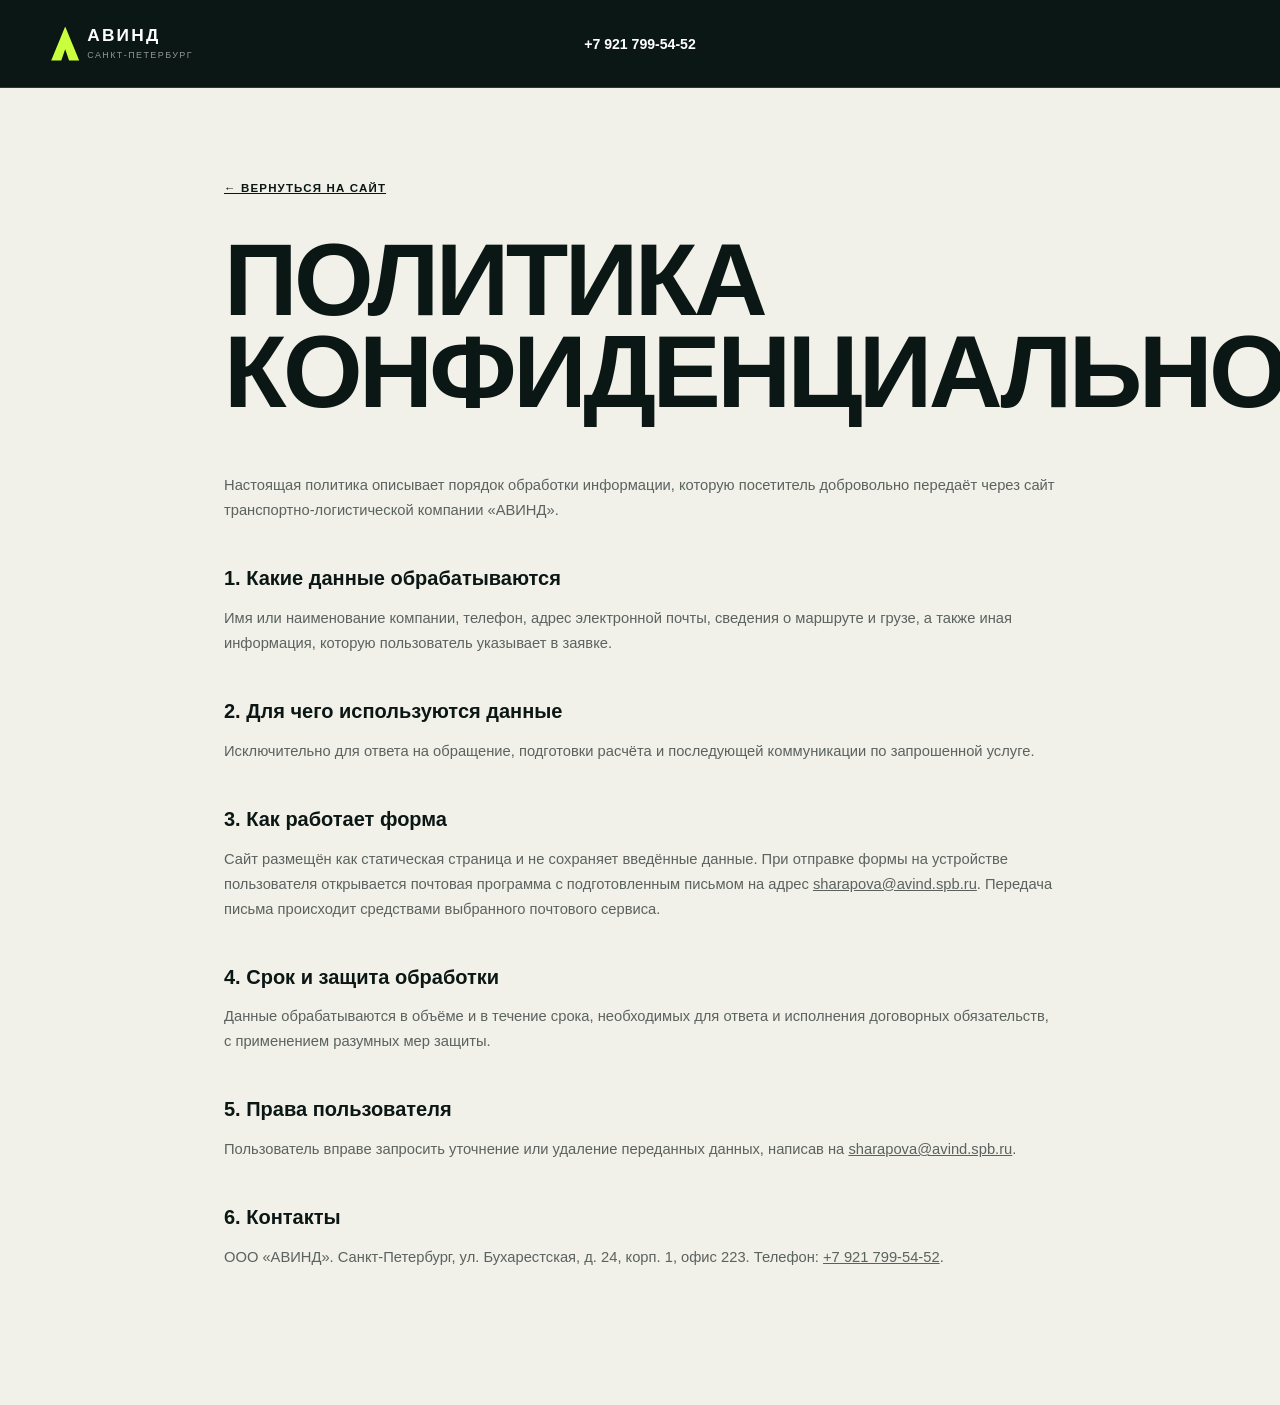
==== privacy.html @ 92923d0e "Add files via upload" ====
<!doctype html>
<html lang="ru">
<head>
  <meta charset="utf-8">
  <meta name="viewport" content="width=device-width, initial-scale=1">
  <meta name="theme-color" content="#0b1715">
  <title>Политика конфиденциальности — АВИНД</title>
  <link rel="stylesheet" href="styles.css">
  <style>
    .legal-header{position:static;background:var(--ink)}.legal{max-width:880px;margin:auto;padding:90px 24px 120px}.legal h1{font:900 clamp(3rem,8vw,6.5rem)/.9 var(--display);text-transform:uppercase;letter-spacing:-.035em;margin:0 0 55px}.legal h2{font-family:var(--body);font-size:1.25rem;line-height:1.3;margin:42px 0 14px}.legal p,.legal li{color:rgba(11,23,21,.65);line-height:1.7;font-size:.92rem}.legal a{text-decoration:underline}.legal-back{display:inline-flex;gap:10px;margin-bottom:40px;font-size:.72rem;text-transform:uppercase;letter-spacing:.1em;font-weight:750}
  </style>
</head>
<body>
  <header class="site-header legal-header">
    <a class="brand" href="index.html" aria-label="АВИНД — на главную"><span class="brand-mark">A</span><span class="brand-name">АВИНД</span><span class="brand-place">Санкт-Петербург</span></a>
    <a class="header-phone" href="tel:+79217995452">+7 921 799-54-52</a>
  </header>
  <main class="legal">
    <a class="legal-back" href="index.html">← Вернуться на сайт</a>
    <h1>Политика<br>конфиденциальности</h1>
    <p>Настоящая политика описывает порядок обработки информации, которую посетитель добровольно передаёт через сайт транспортно-логистической компании «АВИНД».</p>
    <h2>1. Какие данные обрабатываются</h2>
    <p>Имя или наименование компании, телефон, адрес электронной почты, сведения о маршруте и грузе, а также иная информация, которую пользователь указывает в заявке.</p>
    <h2>2. Для чего используются данные</h2>
    <p>Исключительно для ответа на обращение, подготовки расчёта и последующей коммуникации по запрошенной услуге.</p>
    <h2>3. Как работает форма</h2>
    <p>Сайт размещён как статическая страница и не сохраняет введённые данные. При отправке формы на устройстве пользователя открывается почтовая программа с подготовленным письмом на адрес <a href="mailto:sharapova@avind.spb.ru">sharapova@avind.spb.ru</a>. Передача письма происходит средствами выбранного почтового сервиса.</p>
    <h2>4. Срок и защита обработки</h2>
    <p>Данные обрабатываются в объёме и в течение срока, необходимых для ответа и исполнения договорных обязательств, с применением разумных мер защиты.</p>
    <h2>5. Права пользователя</h2>
    <p>Пользователь вправе запросить уточнение или удаление переданных данных, написав на <a href="mailto:sharapova@avind.spb.ru">sharapova@avind.spb.ru</a>.</p>
    <h2>6. Контакты</h2>
    <p>ООО «АВИНД». Санкт-Петербург, ул. Бухарестская, д. 24, корп. 1, офис 223. Телефон: <a href="tel:+79217995452">+7 921 799-54-52</a>.</p>
  </main>
</body>
</html>
---- styles.css ----
:root{--ink:#0b1715;--ink-2:#10221f;--paper:#f1f0e9;--paper-2:#e4e3da;--acid:#caff3d;--mint:#a5e6d0;--line:rgba(11,23,21,.16);--white:#fff;--display:Impact,"Arial Narrow",sans-serif;--body:Inter,-apple-system,BlinkMacSystemFont,"Segoe UI",sans-serif}
*{box-sizing:border-box}html{scroll-behavior:smooth}body{margin:0;background:var(--paper);color:var(--ink);font-family:var(--body);overflow-x:hidden}body.dialog-open{overflow:hidden}a{color:inherit;text-decoration:none}button,input,select,textarea{font:inherit}.skip-link{position:fixed;left:1rem;top:-5rem;background:var(--acid);padding:.8rem 1rem;z-index:100}.skip-link:focus{top:1rem}.site-header{height:88px;padding:0 clamp(20px,4vw,64px);display:grid;grid-template-columns:1fr auto 1fr;align-items:center;position:absolute;inset:0 0 auto;z-index:20;color:white;border-bottom:1px solid rgba(255,255,255,.14)}.brand{display:grid;grid-template-columns:36px auto;grid-template-rows:auto auto;align-items:center;width:max-content}.brand-mark{grid-row:1/3;width:28px;height:34px;background:var(--acid);clip-path:polygon(50% 0,100% 100%,64% 100%,50% 67%,36% 100%,0 100%);font-size:0}.brand-name{font-weight:850;font-size:1.08rem;letter-spacing:.13em;line-height:1}.brand-place{font-size:.56rem;letter-spacing:.16em;text-transform:uppercase;opacity:.55;margin-top:5px}.desktop-nav{display:flex;gap:clamp(22px,3vw,52px);font-size:.78rem;text-transform:uppercase;letter-spacing:.11em}.desktop-nav a,.header-phone{transition:color .2s}.desktop-nav a:hover,.header-phone:hover{color:var(--acid)}.header-phone{justify-self:end;font-weight:650;font-size:.88rem}.menu-button,.mobile-nav{display:none}.hero{min-height:820px;height:min(930px,100svh);position:relative;background:var(--ink);color:white;padding:clamp(140px,17vh,200px) clamp(20px,4vw,64px) 84px;overflow:hidden;display:grid;grid-template-columns:1.05fr .95fr;gap:2rem;align-items:center}.hero:before{content:"";position:absolute;width:70vw;height:70vw;left:-36vw;top:-28vw;border:1px solid rgba(202,255,61,.12);border-radius:50%}.hero-copy{position:relative;z-index:2;max-width:790px}.eyebrow{display:flex;align-items:center;gap:10px;text-transform:uppercase;letter-spacing:.18em;font-size:.69rem;font-weight:750;margin:0 0 28px}.eyebrow span{width:30px;height:1px;background:var(--acid)}.eyebrow.dark span{background:var(--ink)}.hero h1,.section h2,.cta h2,.quote-dialog h2{font-family:var(--display);font-weight:900;text-transform:uppercase;letter-spacing:-.035em;line-height:.86;margin:0}.hero h1{font-size:clamp(4.4rem,8.3vw,9.2rem)}em{font-style:normal;color:var(--acid)}.hero-lead{font-size:clamp(1rem,1.4vw,1.22rem);line-height:1.55;color:rgba(255,255,255,.66);max-width:630px;margin:32px 0}.hero-actions{display:flex;gap:12px;flex-wrap:wrap}.button{border:0;min-height:56px;padding:0 25px;display:inline-flex;align-items:center;justify-content:center;gap:38px;text-transform:uppercase;letter-spacing:.08em;font-size:.72rem;font-weight:800;cursor:pointer;transition:transform .25s,background .25s,color .25s}.button:hover{transform:translateY(-3px)}.button-primary{background:var(--acid);color:var(--ink)}.button-primary:hover{background:white}.button-ghost{color:white;border:1px solid rgba(255,255,255,.3)}.button-ghost:hover{border-color:white}.button-dark{background:var(--ink);color:white;width:100%}.hero-facts{display:flex;list-style:none;padding:34px 0 0;margin:42px 0 0;border-top:1px solid rgba(255,255,255,.15);gap:clamp(25px,4vw,64px)}.hero-facts li{display:flex;flex-direction:column;gap:5px}.hero-facts strong{text-transform:uppercase;font-size:.88rem}.hero-facts span{font-size:.68rem;color:rgba(255,255,255,.48)}.route-visual{height:min(650px,66vw);min-height:480px;position:relative;border-left:1px solid rgba(255,255,255,.14);overflow:hidden}.visual-grid{position:absolute;inset:0;background-image:linear-gradient(rgba(255,255,255,.045) 1px,transparent 1px),linear-gradient(90deg,rgba(255,255,255,.045) 1px,transparent 1px);background-size:64px 64px;mask-image:linear-gradient(to bottom,transparent,black 15%,black 85%,transparent)}.orbit{position:absolute;border:1px solid rgba(165,230,208,.19);border-radius:50%}.orbit-one{width:520px;height:520px;top:7%;left:13%;animation:spin 30s linear infinite}.orbit-one:after{content:"";width:9px;height:9px;background:var(--acid);border-radius:50%;position:absolute;top:17%;left:8%;box-shadow:0 0 24px var(--acid)}.orbit-two{width:330px;height:330px;top:24%;left:31%;border-style:dashed;animation:spin 24s linear infinite reverse}.route-line{position:absolute;width:66%;height:48%;top:26%;left:17%;border-top:2px solid var(--acid);border-radius:50%;transform:rotate(-12deg)}.route-line:after{content:"";position:absolute;top:-5px;left:0;width:9px;height:9px;background:var(--acid);border-radius:50%;animation:travel 5s ease-in-out infinite}.location{position:absolute;display:grid;grid-template-columns:14px auto;column-gap:10px;align-items:center}.location span{width:8px;height:8px;border:2px solid var(--acid);border-radius:50%;box-shadow:0 0 0 7px rgba(202,255,61,.09)}.location b{font-size:.74rem;text-transform:uppercase;letter-spacing:.08em}.location small{grid-column:2;color:rgba(255,255,255,.42);font-size:.62rem;margin-top:4px}.location-a{left:11%;top:26%}.location-b{right:3%;top:59%}.cargo-card{position:absolute;background:rgba(16,34,31,.84);backdrop-filter:blur(18px);border:1px solid rgba(255,255,255,.15);box-shadow:0 25px 80px rgba(0,0,0,.25)}.cargo-main{width:260px;left:26%;top:43%;padding:24px}.cargo-label{font-size:.61rem;color:var(--acid);text-transform:uppercase;letter-spacing:.12em}.cargo-main strong{display:block;font-size:1.4rem;margin:14px 0 22px}.cargo-progress{height:3px;background:rgba(255,255,255,.12)}.cargo-progress i{display:block;width:62%;height:100%;background:var(--acid)}.cargo-meta{display:flex;justify-content:space-between;margin-top:9px;color:rgba(255,255,255,.52);font-size:.65rem}.cargo-meta b{color:white}.cargo-status{right:3%;top:34%;padding:13px 16px;display:flex;align-items:center;gap:12px}.cargo-status>i{width:8px;height:8px;background:var(--acid);border-radius:50%;box-shadow:0 0 0 6px rgba(202,255,61,.09);animation:pulse 2s infinite}.cargo-status span{display:flex;flex-direction:column}.cargo-status small{font-size:.55rem;color:rgba(255,255,255,.45)}.cargo-status b{font-size:.66rem;margin-top:2px}.visual-caption{position:absolute;right:3%;bottom:4%;font-size:.56rem;letter-spacing:.13em;color:rgba(255,255,255,.3)}.hero-scroll{position:absolute;left:clamp(20px,4vw,64px);bottom:24px;font-size:.61rem;text-transform:uppercase;letter-spacing:.14em;color:rgba(255,255,255,.45);display:flex;align-items:center;gap:10px}.hero-scroll span{display:inline-block;width:4px;height:4px;background:var(--acid);border-radius:50%}.ticker{height:72px;overflow:hidden;background:var(--acid);display:flex;align-items:center}.ticker>div{white-space:nowrap;display:flex;align-items:center;gap:28px;animation:ticker 28s linear infinite}.ticker span{text-transform:uppercase;font-family:var(--display);font-size:1.2rem;letter-spacing:.04em}.ticker i{font-style:normal;font-size:.7rem}.section{padding:clamp(90px,11vw,160px) clamp(20px,4vw,64px)}.section-heading{display:grid;grid-template-columns:1fr 1.5fr 1fr;gap:4vw;align-items:end;margin-bottom:70px}.section h2{font-size:clamp(3.3rem,6vw,7.1rem)}.section-heading>p:last-child,.solutions-intro>p:last-child{color:rgba(11,23,21,.62);line-height:1.65;max-width:420px;margin:0}.service-grid{display:grid;grid-template-columns:repeat(3,1fr);border-top:1px solid var(--line);border-left:1px solid var(--line)}.service-card{min-height:390px;padding:26px;display:flex;flex-direction:column;justify-content:space-between;border-right:1px solid var(--line);border-bottom:1px solid var(--line);position:relative;transition:background .3s,color .3s,transform .3s;overflow:hidden}.service-card:hover{background:var(--ink);color:white;transform:translateY(-4px);z-index:2}.service-number{font-size:.63rem;opacity:.5}.service-symbol{position:absolute;inset:70px 26px auto auto;width:130px;height:94px;opacity:.5;transition:opacity .3s,transform .3s}.service-card:hover .service-symbol{opacity:1;transform:translate(-8px,-4px)}.symbol-road{border-bottom:2px solid currentColor}.symbol-road i{position:absolute;width:12px;height:12px;border:2px solid currentColor;border-radius:50%;bottom:-7px}.symbol-road i:first-child{left:12px}.symbol-road i:last-child{right:12px}.symbol-road:before{content:"";position:absolute;inset:28px 15px 0;border:2px solid currentColor;border-bottom:0;transform:skew(-12deg)}.symbol-sea{border-bottom:8px double currentColor}.symbol-sea:before{content:"";position:absolute;width:90px;height:45px;border:2px solid currentColor;border-top:0;bottom:17px;left:18px;transform:skew(-18deg)}.symbol-sea i{position:absolute;bottom:0;width:5px;height:5px;background:currentColor;border-radius:50%}.symbol-sea i:nth-child(1){left:5px}.symbol-sea i:nth-child(2){left:60px}.symbol-sea i:nth-child(3){right:5px}.symbol-air{font-size:6rem;line-height:1;text-align:center}.symbol-air:before,.symbol-air:after{content:"";position:absolute;width:42px;height:1px;background:currentColor;top:46px}.symbol-air:before{left:0}.symbol-air:after{right:0}.symbol-rail{border:2px solid currentColor;border-radius:50% 50% 8px 8px;width:80px;right:42px}.symbol-rail:before{content:"";position:absolute;inset:28px 16px;border:1px solid currentColor}.symbol-rail i{position:absolute;width:10px;height:10px;background:currentColor;border-radius:50%;bottom:10px}.symbol-rail i:nth-child(1){left:12px}.symbol-rail i:nth-child(2){left:33px}.symbol-rail i:nth-child(3){right:12px}.symbol-box i{display:block;width:86px;height:72px;border:2px solid currentColor;margin:auto;transform:skewY(-10deg)}.symbol-box i:after{content:"";display:block;width:1px;height:100%;background:currentColor;margin:auto}.symbol-terminal i:first-child{display:block;width:110px;height:65px;border:2px solid currentColor;margin-top:20px}.symbol-terminal i:last-child{position:absolute;width:2px;height:94px;background:currentColor;right:8px;top:0}.service-card h3{font-size:1.4rem;margin:0 0 13px}.service-card p{font-size:.83rem;line-height:1.55;opacity:.56;max-width:320px;margin:0;padding-right:35px}.service-card button,.solution-item button{position:absolute;right:24px;bottom:24px;border:0;background:transparent;color:inherit;font-size:1.4rem;cursor:pointer;transition:transform .2s}.service-card button:hover,.solution-item button:hover{transform:rotate(45deg)}.solutions{background:var(--ink);color:white;display:grid;grid-template-columns:.8fr 1.2fr;gap:8vw}.solutions-intro{position:sticky;top:130px;height:max-content}.solutions-intro>p:last-child{color:rgba(255,255,255,.5);margin-top:32px}.solution-list{border-top:1px solid rgba(255,255,255,.16)}.solution-item{position:relative;display:grid;grid-template-columns:55px 1fr;gap:15px;padding:48px 48px 48px 0;border-bottom:1px solid rgba(255,255,255,.16)}.solution-item>span{font-size:.63rem;color:var(--acid)}.solution-item h3{font-size:clamp(1.45rem,2.5vw,2.6rem);margin:0 0 15px}.solution-item p{font-size:.9rem;line-height:1.65;color:rgba(255,255,255,.55);margin:0 0 22px;max-width:680px}.solution-item small{font-size:.62rem;text-transform:uppercase;letter-spacing:.1em;color:var(--mint)}.about-label{display:flex;justify-content:space-between;align-items:start}.about-index{font-size:.65rem;letter-spacing:.12em;color:rgba(11,23,21,.45)}.about-copy{margin:70px 0 90px 20%}.about-copy em{color:rgba(11,23,21,.25)}.about-copy p{max-width:720px;font-size:clamp(1rem,1.45vw,1.25rem);line-height:1.65;color:rgba(11,23,21,.62);margin:35px 0 0}.principles{display:grid;grid-template-columns:repeat(3,1fr);border-top:1px solid var(--line)}.principles article{padding:30px 4vw 10px 0;min-height:190px;border-right:1px solid var(--line);margin-right:4vw}.principles article:last-child{border:0}.principles span{font-size:.62rem;color:rgba(11,23,21,.4)}.principles h3{font-size:1.15rem;margin:38px 0 12px}.principles p{color:rgba(11,23,21,.56);font-size:.8rem;line-height:1.5;max-width:300px}.cta{background:var(--ink-2);color:white;min-height:650px;padding:clamp(90px,10vw,150px) clamp(20px,4vw,64px);display:grid;grid-template-columns:1fr 1fr;gap:8vw;align-items:center;position:relative;overflow:hidden}.cta-orbit{position:absolute;width:700px;height:700px;border:1px solid rgba(202,255,61,.1);border-radius:50%;left:-300px;bottom:-430px}.cta-orbit:after{content:"";position:absolute;width:440px;height:440px;border:1px dashed rgba(202,255,61,.14);border-radius:50%;inset:130px}.cta h2{font-size:clamp(4rem,7.7vw,8rem)}.cta-copy>p:not(.eyebrow){color:rgba(255,255,255,.52);line-height:1.65;max-width:530px;margin:30px 0}.contact-panel{border-top:1px solid rgba(255,255,255,.18)}.contact-panel a{display:grid;grid-template-columns:1fr auto;gap:6px;padding:26px 0;border-bottom:1px solid rgba(255,255,255,.18);transition:padding .2s,color .2s}.contact-panel a:hover{padding-left:12px;color:var(--acid)}.contact-panel small{grid-column:1;font-size:.59rem;text-transform:uppercase;letter-spacing:.13em;opacity:.45}.contact-panel strong{grid-column:1;font-size:clamp(.95rem,1.5vw,1.25rem);font-weight:550}.contact-panel span{grid-column:2;grid-row:1/3;align-self:center;font-size:1.3rem}.site-footer{background:#07100f;color:white;padding:58px clamp(20px,4vw,64px) 24px;display:grid;grid-template-columns:1fr 1fr 1fr;gap:40px}.footer-brand{align-self:start}.footer-company,.footer-links{font-size:.74rem;line-height:1.6;color:rgba(255,255,255,.5)}.footer-company p:first-child{color:white;font-weight:700}.footer-links{display:grid;grid-template-columns:1fr 1fr;gap:11px}.footer-links a:hover{color:var(--acid)}.footer-bottom{grid-column:1/-1;padding-top:24px;margin-top:22px;border-top:1px solid rgba(255,255,255,.12);display:flex;justify-content:space-between;font-size:.62rem;color:rgba(255,255,255,.35)}.quote-dialog{width:min(940px,calc(100% - 30px));max-height:calc(100dvh - 30px);border:0;padding:0;background:var(--paper);color:var(--ink);box-shadow:0 40px 120px rgba(0,0,0,.45);grid-template-columns:.75fr 1.25fr}.quote-dialog[open]{display:grid}.quote-dialog::backdrop{background:rgba(3,10,9,.75);backdrop-filter:blur(7px)}.dialog-intro{background:var(--acid);padding:60px 42px}.dialog-intro h2{font-size:clamp(3rem,5vw,5.2rem)}.dialog-intro p:last-child{font-size:.82rem;line-height:1.6;margin-top:30px}.dialog-close{position:absolute;right:18px;top:14px;border:0;background:none;font-size:2rem;cursor:pointer;z-index:2}.quote-dialog form{padding:52px 42px;display:grid;gap:20px;overflow-y:auto}.quote-dialog label{display:grid;gap:8px;font-size:.65rem;text-transform:uppercase;letter-spacing:.08em;font-weight:750}.quote-dialog input,.quote-dialog select,.quote-dialog textarea{width:100%;border:0;border-bottom:1px solid rgba(11,23,21,.3);background:transparent;padding:11px 0;border-radius:0;outline:none;font-size:.88rem;text-transform:none;letter-spacing:0}.quote-dialog input:focus,.quote-dialog select:focus,.quote-dialog textarea:focus{border-color:var(--ink)}.form-row{display:grid;grid-template-columns:1fr 1fr;gap:24px}.quote-dialog .consent{display:flex;grid-template:none;align-items:flex-start;font-weight:500;text-transform:none;letter-spacing:0;line-height:1.4;color:rgba(11,23,21,.6)}.consent input{width:16px;margin:2px 4px 0 0}.consent a{text-decoration:underline}.toast{position:fixed;right:24px;bottom:24px;background:var(--acid);color:var(--ink);padding:16px 20px;font-size:.75rem;font-weight:700;z-index:100;transform:translateY(120px);transition:transform .35s}.toast.show{transform:translateY(0)}.reveal{opacity:0;transform:translateY(28px);transition:opacity .75s ease,transform .75s ease}.reveal.visible{opacity:1;transform:none}@keyframes spin{to{transform:rotate(360deg)}}@keyframes travel{0%,100%{left:0}50%{left:98%}}@keyframes pulse{50%{box-shadow:0 0 0 12px rgba(202,255,61,0)}}@keyframes ticker{to{transform:translateX(-50%)}}
@media(max-width:1000px){.desktop-nav,.header-phone{display:none}.site-header{grid-template-columns:1fr auto}.menu-button{display:flex;width:40px;height:40px;border:0;background:transparent;flex-direction:column;gap:7px;align-items:center;justify-content:center}.menu-button span{width:24px;height:1px;background:white;transition:transform .25s}.menu-button[aria-expanded=true] span:first-child{transform:translateY(4px) rotate(45deg)}.menu-button[aria-expanded=true] span:last-child{transform:translateY(-4px) rotate(-45deg)}.mobile-nav{display:flex;position:absolute;left:0;right:0;top:88px;background:var(--ink);padding:24px clamp(20px,4vw,64px) 34px;flex-direction:column;gap:20px;border-bottom:1px solid rgba(255,255,255,.16);transform:translateY(-140%);opacity:0;pointer-events:none;transition:.3s;z-index:-1}.mobile-nav.open{transform:none;opacity:1;pointer-events:auto}.hero{height:auto;grid-template-columns:1fr;padding-top:160px}.route-visual{height:590px;min-height:0;border-left:0;border-top:1px solid rgba(255,255,255,.14)}.hero-scroll{display:none}.section-heading{grid-template-columns:1fr 2fr}.section-heading>p:last-child{grid-column:2}.service-grid{grid-template-columns:repeat(2,1fr)}.solutions{grid-template-columns:1fr}.solutions-intro{position:static}.about-copy{margin-left:8%}.cta{grid-template-columns:1fr}.site-footer{grid-template-columns:1fr 1fr}.footer-links{grid-column:2}.quote-dialog[open]{grid-template-columns:1fr}.dialog-intro{padding:40px}.dialog-intro p:last-child{display:none}}
@media(max-width:640px){.site-header{height:72px}.brand-place{display:none}.mobile-nav{top:72px}.hero{padding-top:126px;padding-bottom:60px;min-height:0}.hero h1{font-size:clamp(3.75rem,19vw,6rem)}.hero-lead{font-size:.94rem}.button{width:100%}.hero-facts{gap:18px;justify-content:space-between}.hero-facts strong{font-size:.72rem}.hero-facts span{font-size:.57rem}.route-visual{height:450px;margin-top:25px}.orbit-one{width:390px;height:390px;left:0}.orbit-two{width:240px;height:240px;left:24%}.cargo-main{left:15%;width:220px}.location-b{top:70%}.cargo-status{top:25%}.ticker{height:58px}.section{padding:82px 20px}.section-heading{display:block;margin-bottom:45px}.section-heading h2{margin:45px 0 28px}.service-grid{grid-template-columns:1fr}.service-card{min-height:330px}.solutions{padding-left:20px;padding-right:20px}.solution-item{grid-template-columns:36px 1fr;padding-right:34px}.about-copy{margin:55px 0 65px}.principles{grid-template-columns:1fr}.principles article{border-right:0;border-bottom:1px solid var(--line);margin:0;min-height:150px}.cta{padding-left:20px;padding-right:20px}.site-footer{grid-template-columns:1fr}.footer-links{grid-column:auto}.footer-bottom{flex-direction:column;gap:15px}.quote-dialog{width:100%;max-height:100dvh;height:100dvh;margin:0}.quote-dialog[open]{display:block}.dialog-intro{padding:36px 24px 28px}.quote-dialog form{padding:30px 24px}.form-row{grid-template-columns:1fr}.toast{left:12px;right:12px;bottom:12px}.visual-caption{display:none}}
@media(prefers-reduced-motion:reduce){html{scroll-behavior:auto}*,*:before,*:after{animation-duration:.01ms!important;animation-iteration-count:1!important;transition-duration:.01ms!important}.reveal{opacity:1;transform:none}}
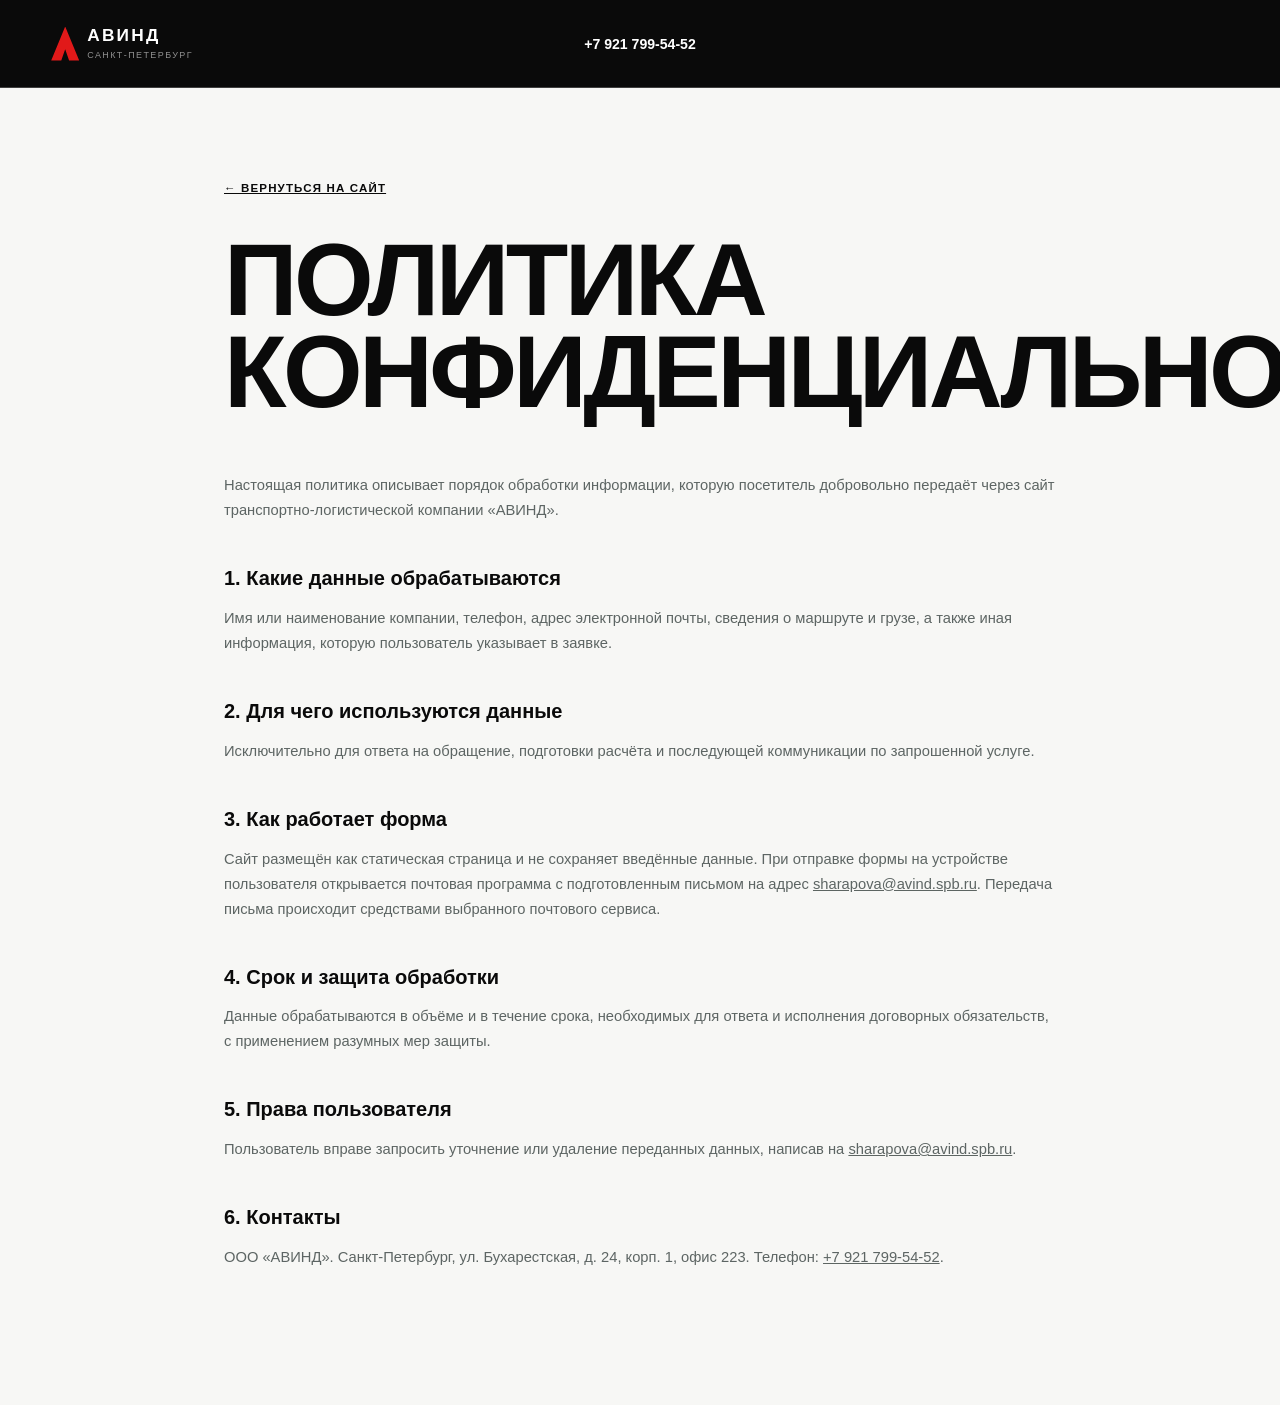
==== commit ff64d18f: "Add files via upload" ====
--- a/privacy.html
+++ b/privacy.html
@@ -3,7 +3,7 @@
 <head>
   <meta charset="utf-8">
   <meta name="viewport" content="width=device-width, initial-scale=1">
-  <meta name="theme-color" content="#0b1715">
+  <meta name="theme-color" content="#0a0a0a">
   <title>Политика конфиденциальности — АВИНД</title>
   <link rel="stylesheet" href="styles.css">
   <style>
--- a/styles.css
+++ b/styles.css
@@ -1,5 +1,24 @@
-:root{--ink:#0b1715;--ink-2:#10221f;--paper:#f1f0e9;--paper-2:#e4e3da;--acid:#caff3d;--mint:#a5e6d0;--line:rgba(11,23,21,.16);--white:#fff;--display:Impact,"Arial Narrow",sans-serif;--body:Inter,-apple-system,BlinkMacSystemFont,"Segoe UI",sans-serif}
+:root{--ink:#0a0a0a;--ink-2:#161616;--paper:#f7f7f5;--paper-2:#e7e7e3;--acid:#e11919;--mint:#ff5a52;--line:rgba(10,10,10,.18);--white:#fff;--display:Impact,"Arial Narrow",sans-serif;--body:Inter,-apple-system,BlinkMacSystemFont,"Segoe UI",sans-serif}
 *{box-sizing:border-box}html{scroll-behavior:smooth}body{margin:0;background:var(--paper);color:var(--ink);font-family:var(--body);overflow-x:hidden}body.dialog-open{overflow:hidden}a{color:inherit;text-decoration:none}button,input,select,textarea{font:inherit}.skip-link{position:fixed;left:1rem;top:-5rem;background:var(--acid);padding:.8rem 1rem;z-index:100}.skip-link:focus{top:1rem}.site-header{height:88px;padding:0 clamp(20px,4vw,64px);display:grid;grid-template-columns:1fr auto 1fr;align-items:center;position:absolute;inset:0 0 auto;z-index:20;color:white;border-bottom:1px solid rgba(255,255,255,.14)}.brand{display:grid;grid-template-columns:36px auto;grid-template-rows:auto auto;align-items:center;width:max-content}.brand-mark{grid-row:1/3;width:28px;height:34px;background:var(--acid);clip-path:polygon(50% 0,100% 100%,64% 100%,50% 67%,36% 100%,0 100%);font-size:0}.brand-name{font-weight:850;font-size:1.08rem;letter-spacing:.13em;line-height:1}.brand-place{font-size:.56rem;letter-spacing:.16em;text-transform:uppercase;opacity:.55;margin-top:5px}.desktop-nav{display:flex;gap:clamp(22px,3vw,52px);font-size:.78rem;text-transform:uppercase;letter-spacing:.11em}.desktop-nav a,.header-phone{transition:color .2s}.desktop-nav a:hover,.header-phone:hover{color:var(--acid)}.header-phone{justify-self:end;font-weight:650;font-size:.88rem}.menu-button,.mobile-nav{display:none}.hero{min-height:820px;height:min(930px,100svh);position:relative;background:var(--ink);color:white;padding:clamp(140px,17vh,200px) clamp(20px,4vw,64px) 84px;overflow:hidden;display:grid;grid-template-columns:1.05fr .95fr;gap:2rem;align-items:center}.hero:before{content:"";position:absolute;width:70vw;height:70vw;left:-36vw;top:-28vw;border:1px solid rgba(202,255,61,.12);border-radius:50%}.hero-copy{position:relative;z-index:2;max-width:790px}.eyebrow{display:flex;align-items:center;gap:10px;text-transform:uppercase;letter-spacing:.18em;font-size:.69rem;font-weight:750;margin:0 0 28px}.eyebrow span{width:30px;height:1px;background:var(--acid)}.eyebrow.dark span{background:var(--ink)}.hero h1,.section h2,.cta h2,.quote-dialog h2{font-family:var(--display);font-weight:900;text-transform:uppercase;letter-spacing:-.035em;line-height:.86;margin:0}.hero h1{font-size:clamp(4.4rem,8.3vw,9.2rem)}em{font-style:normal;color:var(--acid)}.hero-lead{font-size:clamp(1rem,1.4vw,1.22rem);line-height:1.55;color:rgba(255,255,255,.66);max-width:630px;margin:32px 0}.hero-actions{display:flex;gap:12px;flex-wrap:wrap}.button{border:0;min-height:56px;padding:0 25px;display:inline-flex;align-items:center;justify-content:center;gap:38px;text-transform:uppercase;letter-spacing:.08em;font-size:.72rem;font-weight:800;cursor:pointer;transition:transform .25s,background .25s,color .25s}.button:hover{transform:translateY(-3px)}.button-primary{background:var(--acid);color:var(--ink)}.button-primary:hover{background:white}.button-ghost{color:white;border:1px solid rgba(255,255,255,.3)}.button-ghost:hover{border-color:white}.button-dark{background:var(--ink);color:white;width:100%}.hero-facts{display:flex;list-style:none;padding:34px 0 0;margin:42px 0 0;border-top:1px solid rgba(255,255,255,.15);gap:clamp(25px,4vw,64px)}.hero-facts li{display:flex;flex-direction:column;gap:5px}.hero-facts strong{text-transform:uppercase;font-size:.88rem}.hero-facts span{font-size:.68rem;color:rgba(255,255,255,.48)}.route-visual{height:min(650px,66vw);min-height:480px;position:relative;border-left:1px solid rgba(255,255,255,.14);overflow:hidden}.visual-grid{position:absolute;inset:0;background-image:linear-gradient(rgba(255,255,255,.045) 1px,transparent 1px),linear-gradient(90deg,rgba(255,255,255,.045) 1px,transparent 1px);background-size:64px 64px;mask-image:linear-gradient(to bottom,transparent,black 15%,black 85%,transparent)}.orbit{position:absolute;border:1px solid rgba(165,230,208,.19);border-radius:50%}.orbit-one{width:520px;height:520px;top:7%;left:13%;animation:spin 30s linear infinite}.orbit-one:after{content:"";width:9px;height:9px;background:var(--acid);border-radius:50%;position:absolute;top:17%;left:8%;box-shadow:0 0 24px var(--acid)}.orbit-two{width:330px;height:330px;top:24%;left:31%;border-style:dashed;animation:spin 24s linear infinite reverse}.route-line{position:absolute;width:66%;height:48%;top:26%;left:17%;border-top:2px solid var(--acid);border-radius:50%;transform:rotate(-12deg)}.route-line:after{content:"";position:absolute;top:-5px;left:0;width:9px;height:9px;background:var(--acid);border-radius:50%;animation:travel 5s ease-in-out infinite}.location{position:absolute;display:grid;grid-template-columns:14px auto;column-gap:10px;align-items:center}.location span{width:8px;height:8px;border:2px solid var(--acid);border-radius:50%;box-shadow:0 0 0 7px rgba(202,255,61,.09)}.location b{font-size:.74rem;text-transform:uppercase;letter-spacing:.08em}.location small{grid-column:2;color:rgba(255,255,255,.42);font-size:.62rem;margin-top:4px}.location-a{left:11%;top:26%}.location-b{right:3%;top:59%}.cargo-card{position:absolute;background:rgba(16,34,31,.84);backdrop-filter:blur(18px);border:1px solid rgba(255,255,255,.15);box-shadow:0 25px 80px rgba(0,0,0,.25)}.cargo-main{width:260px;left:26%;top:43%;padding:24px}.cargo-label{font-size:.61rem;color:var(--acid);text-transform:uppercase;letter-spacing:.12em}.cargo-main strong{display:block;font-size:1.4rem;margin:14px 0 22px}.cargo-progress{height:3px;background:rgba(255,255,255,.12)}.cargo-progress i{display:block;width:62%;height:100%;background:var(--acid)}.cargo-meta{display:flex;justify-content:space-between;margin-top:9px;color:rgba(255,255,255,.52);font-size:.65rem}.cargo-meta b{color:white}.cargo-status{right:3%;top:34%;padding:13px 16px;display:flex;align-items:center;gap:12px}.cargo-status>i{width:8px;height:8px;background:var(--acid);border-radius:50%;box-shadow:0 0 0 6px rgba(202,255,61,.09);animation:pulse 2s infinite}.cargo-status span{display:flex;flex-direction:column}.cargo-status small{font-size:.55rem;color:rgba(255,255,255,.45)}.cargo-status b{font-size:.66rem;margin-top:2px}.visual-caption{position:absolute;right:3%;bottom:4%;font-size:.56rem;letter-spacing:.13em;color:rgba(255,255,255,.3)}.hero-scroll{position:absolute;left:clamp(20px,4vw,64px);bottom:24px;font-size:.61rem;text-transform:uppercase;letter-spacing:.14em;color:rgba(255,255,255,.45);display:flex;align-items:center;gap:10px}.hero-scroll span{display:inline-block;width:4px;height:4px;background:var(--acid);border-radius:50%}.ticker{height:72px;overflow:hidden;background:var(--acid);display:flex;align-items:center}.ticker>div{white-space:nowrap;display:flex;align-items:center;gap:28px;animation:ticker 28s linear infinite}.ticker span{text-transform:uppercase;font-family:var(--display);font-size:1.2rem;letter-spacing:.04em}.ticker i{font-style:normal;font-size:.7rem}.section{padding:clamp(90px,11vw,160px) clamp(20px,4vw,64px)}.section-heading{display:grid;grid-template-columns:1fr 1.5fr 1fr;gap:4vw;align-items:end;margin-bottom:70px}.section h2{font-size:clamp(3.3rem,6vw,7.1rem)}.section-heading>p:last-child,.solutions-intro>p:last-child{color:rgba(11,23,21,.62);line-height:1.65;max-width:420px;margin:0}.service-grid{display:grid;grid-template-columns:repeat(3,1fr);border-top:1px solid var(--line);border-left:1px solid var(--line)}.service-card{min-height:390px;padding:26px;display:flex;flex-direction:column;justify-content:space-between;border-right:1px solid var(--line);border-bottom:1px solid var(--line);position:relative;transition:background .3s,color .3s,transform .3s;overflow:hidden}.service-card:hover{background:var(--ink);color:white;transform:translateY(-4px);z-index:2}.service-number{font-size:.63rem;opacity:.5}.service-symbol{position:absolute;inset:70px 26px auto auto;width:130px;height:94px;opacity:.5;transition:opacity .3s,transform .3s}.service-card:hover .service-symbol{opacity:1;transform:translate(-8px,-4px)}.symbol-road{border-bottom:2px solid currentColor}.symbol-road i{position:absolute;width:12px;height:12px;border:2px solid currentColor;border-radius:50%;bottom:-7px}.symbol-road i:first-child{left:12px}.symbol-road i:last-child{right:12px}.symbol-road:before{content:"";position:absolute;inset:28px 15px 0;border:2px solid currentColor;border-bottom:0;transform:skew(-12deg)}.symbol-sea{border-bottom:8px double currentColor}.symbol-sea:before{content:"";position:absolute;width:90px;height:45px;border:2px solid currentColor;border-top:0;bottom:17px;left:18px;transform:skew(-18deg)}.symbol-sea i{position:absolute;bottom:0;width:5px;height:5px;background:currentColor;border-radius:50%}.symbol-sea i:nth-child(1){left:5px}.symbol-sea i:nth-child(2){left:60px}.symbol-sea i:nth-child(3){right:5px}.symbol-air{font-size:6rem;line-height:1;text-align:center}.symbol-air:before,.symbol-air:after{content:"";position:absolute;width:42px;height:1px;background:currentColor;top:46px}.symbol-air:before{left:0}.symbol-air:after{right:0}.symbol-rail{border:2px solid currentColor;border-radius:50% 50% 8px 8px;width:80px;right:42px}.symbol-rail:before{content:"";position:absolute;inset:28px 16px;border:1px solid currentColor}.symbol-rail i{position:absolute;width:10px;height:10px;background:currentColor;border-radius:50%;bottom:10px}.symbol-rail i:nth-child(1){left:12px}.symbol-rail i:nth-child(2){left:33px}.symbol-rail i:nth-child(3){right:12px}.symbol-box i{display:block;width:86px;height:72px;border:2px solid currentColor;margin:auto;transform:skewY(-10deg)}.symbol-box i:after{content:"";display:block;width:1px;height:100%;background:currentColor;margin:auto}.symbol-terminal i:first-child{display:block;width:110px;height:65px;border:2px solid currentColor;margin-top:20px}.symbol-terminal i:last-child{position:absolute;width:2px;height:94px;background:currentColor;right:8px;top:0}.service-card h3{font-size:1.4rem;margin:0 0 13px}.service-card p{font-size:.83rem;line-height:1.55;opacity:.56;max-width:320px;margin:0;padding-right:35px}.service-card button,.solution-item button{position:absolute;right:24px;bottom:24px;border:0;background:transparent;color:inherit;font-size:1.4rem;cursor:pointer;transition:transform .2s}.service-card button:hover,.solution-item button:hover{transform:rotate(45deg)}.solutions{background:var(--ink);color:white;display:grid;grid-template-columns:.8fr 1.2fr;gap:8vw}.solutions-intro{position:sticky;top:130px;height:max-content}.solutions-intro>p:last-child{color:rgba(255,255,255,.5);margin-top:32px}.solution-list{border-top:1px solid rgba(255,255,255,.16)}.solution-item{position:relative;display:grid;grid-template-columns:55px 1fr;gap:15px;padding:48px 48px 48px 0;border-bottom:1px solid rgba(255,255,255,.16)}.solution-item>span{font-size:.63rem;color:var(--acid)}.solution-item h3{font-size:clamp(1.45rem,2.5vw,2.6rem);margin:0 0 15px}.solution-item p{font-size:.9rem;line-height:1.65;color:rgba(255,255,255,.55);margin:0 0 22px;max-width:680px}.solution-item small{font-size:.62rem;text-transform:uppercase;letter-spacing:.1em;color:var(--mint)}.about-label{display:flex;justify-content:space-between;align-items:start}.about-index{font-size:.65rem;letter-spacing:.12em;color:rgba(11,23,21,.45)}.about-copy{margin:70px 0 90px 20%}.about-copy em{color:rgba(11,23,21,.25)}.about-copy p{max-width:720px;font-size:clamp(1rem,1.45vw,1.25rem);line-height:1.65;color:rgba(11,23,21,.62);margin:35px 0 0}.principles{display:grid;grid-template-columns:repeat(3,1fr);border-top:1px solid var(--line)}.principles article{padding:30px 4vw 10px 0;min-height:190px;border-right:1px solid var(--line);margin-right:4vw}.principles article:last-child{border:0}.principles span{font-size:.62rem;color:rgba(11,23,21,.4)}.principles h3{font-size:1.15rem;margin:38px 0 12px}.principles p{color:rgba(11,23,21,.56);font-size:.8rem;line-height:1.5;max-width:300px}.cta{background:var(--ink-2);color:white;min-height:650px;padding:clamp(90px,10vw,150px) clamp(20px,4vw,64px);display:grid;grid-template-columns:1fr 1fr;gap:8vw;align-items:center;position:relative;overflow:hidden}.cta-orbit{position:absolute;width:700px;height:700px;border:1px solid rgba(202,255,61,.1);border-radius:50%;left:-300px;bottom:-430px}.cta-orbit:after{content:"";position:absolute;width:440px;height:440px;border:1px dashed rgba(202,255,61,.14);border-radius:50%;inset:130px}.cta h2{font-size:clamp(4rem,7.7vw,8rem)}.cta-copy>p:not(.eyebrow){color:rgba(255,255,255,.52);line-height:1.65;max-width:530px;margin:30px 0}.contact-panel{border-top:1px solid rgba(255,255,255,.18)}.contact-panel a{display:grid;grid-template-columns:1fr auto;gap:6px;padding:26px 0;border-bottom:1px solid rgba(255,255,255,.18);transition:padding .2s,color .2s}.contact-panel a:hover{padding-left:12px;color:var(--acid)}.contact-panel small{grid-column:1;font-size:.59rem;text-transform:uppercase;letter-spacing:.13em;opacity:.45}.contact-panel strong{grid-column:1;font-size:clamp(.95rem,1.5vw,1.25rem);font-weight:550}.contact-panel span{grid-column:2;grid-row:1/3;align-self:center;font-size:1.3rem}.site-footer{background:#07100f;color:white;padding:58px clamp(20px,4vw,64px) 24px;display:grid;grid-template-columns:1fr 1fr 1fr;gap:40px}.footer-brand{align-self:start}.footer-company,.footer-links{font-size:.74rem;line-height:1.6;color:rgba(255,255,255,.5)}.footer-company p:first-child{color:white;font-weight:700}.footer-links{display:grid;grid-template-columns:1fr 1fr;gap:11px}.footer-links a:hover{color:var(--acid)}.footer-bottom{grid-column:1/-1;padding-top:24px;margin-top:22px;border-top:1px solid rgba(255,255,255,.12);display:flex;justify-content:space-between;font-size:.62rem;color:rgba(255,255,255,.35)}.quote-dialog{width:min(940px,calc(100% - 30px));max-height:calc(100dvh - 30px);border:0;padding:0;background:var(--paper);color:var(--ink);box-shadow:0 40px 120px rgba(0,0,0,.45);grid-template-columns:.75fr 1.25fr}.quote-dialog[open]{display:grid}.quote-dialog::backdrop{background:rgba(3,10,9,.75);backdrop-filter:blur(7px)}.dialog-intro{background:var(--acid);padding:60px 42px}.dialog-intro h2{font-size:clamp(3rem,5vw,5.2rem)}.dialog-intro p:last-child{font-size:.82rem;line-height:1.6;margin-top:30px}.dialog-close{position:absolute;right:18px;top:14px;border:0;background:none;font-size:2rem;cursor:pointer;z-index:2}.quote-dialog form{padding:52px 42px;display:grid;gap:20px;overflow-y:auto}.quote-dialog label{display:grid;gap:8px;font-size:.65rem;text-transform:uppercase;letter-spacing:.08em;font-weight:750}.quote-dialog input,.quote-dialog select,.quote-dialog textarea{width:100%;border:0;border-bottom:1px solid rgba(11,23,21,.3);background:transparent;padding:11px 0;border-radius:0;outline:none;font-size:.88rem;text-transform:none;letter-spacing:0}.quote-dialog input:focus,.quote-dialog select:focus,.quote-dialog textarea:focus{border-color:var(--ink)}.form-row{display:grid;grid-template-columns:1fr 1fr;gap:24px}.quote-dialog .consent{display:flex;grid-template:none;align-items:flex-start;font-weight:500;text-transform:none;letter-spacing:0;line-height:1.4;color:rgba(11,23,21,.6)}.consent input{width:16px;margin:2px 4px 0 0}.consent a{text-decoration:underline}.toast{position:fixed;right:24px;bottom:24px;background:var(--acid);color:var(--ink);padding:16px 20px;font-size:.75rem;font-weight:700;z-index:100;transform:translateY(120px);transition:transform .35s}.toast.show{transform:translateY(0)}.reveal{opacity:0;transform:translateY(28px);transition:opacity .75s ease,transform .75s ease}.reveal.visible{opacity:1;transform:none}@keyframes spin{to{transform:rotate(360deg)}}@keyframes travel{0%,100%{left:0}50%{left:98%}}@keyframes pulse{50%{box-shadow:0 0 0 12px rgba(202,255,61,0)}}@keyframes ticker{to{transform:translateX(-50%)}}
 @media(max-width:1000px){.desktop-nav,.header-phone{display:none}.site-header{grid-template-columns:1fr auto}.menu-button{display:flex;width:40px;height:40px;border:0;background:transparent;flex-direction:column;gap:7px;align-items:center;justify-content:center}.menu-button span{width:24px;height:1px;background:white;transition:transform .25s}.menu-button[aria-expanded=true] span:first-child{transform:translateY(4px) rotate(45deg)}.menu-button[aria-expanded=true] span:last-child{transform:translateY(-4px) rotate(-45deg)}.mobile-nav{display:flex;position:absolute;left:0;right:0;top:88px;background:var(--ink);padding:24px clamp(20px,4vw,64px) 34px;flex-direction:column;gap:20px;border-bottom:1px solid rgba(255,255,255,.16);transform:translateY(-140%);opacity:0;pointer-events:none;transition:.3s;z-index:-1}.mobile-nav.open{transform:none;opacity:1;pointer-events:auto}.hero{height:auto;grid-template-columns:1fr;padding-top:160px}.route-visual{height:590px;min-height:0;border-left:0;border-top:1px solid rgba(255,255,255,.14)}.hero-scroll{display:none}.section-heading{grid-template-columns:1fr 2fr}.section-heading>p:last-child{grid-column:2}.service-grid{grid-template-columns:repeat(2,1fr)}.solutions{grid-template-columns:1fr}.solutions-intro{position:static}.about-copy{margin-left:8%}.cta{grid-template-columns:1fr}.site-footer{grid-template-columns:1fr 1fr}.footer-links{grid-column:2}.quote-dialog[open]{grid-template-columns:1fr}.dialog-intro{padding:40px}.dialog-intro p:last-child{display:none}}
 @media(max-width:640px){.site-header{height:72px}.brand-place{display:none}.mobile-nav{top:72px}.hero{padding-top:126px;padding-bottom:60px;min-height:0}.hero h1{font-size:clamp(3.75rem,19vw,6rem)}.hero-lead{font-size:.94rem}.button{width:100%}.hero-facts{gap:18px;justify-content:space-between}.hero-facts strong{font-size:.72rem}.hero-facts span{font-size:.57rem}.route-visual{height:450px;margin-top:25px}.orbit-one{width:390px;height:390px;left:0}.orbit-two{width:240px;height:240px;left:24%}.cargo-main{left:15%;width:220px}.location-b{top:70%}.cargo-status{top:25%}.ticker{height:58px}.section{padding:82px 20px}.section-heading{display:block;margin-bottom:45px}.section-heading h2{margin:45px 0 28px}.service-grid{grid-template-columns:1fr}.service-card{min-height:330px}.solutions{padding-left:20px;padding-right:20px}.solution-item{grid-template-columns:36px 1fr;padding-right:34px}.about-copy{margin:55px 0 65px}.principles{grid-template-columns:1fr}.principles article{border-right:0;border-bottom:1px solid var(--line);margin:0;min-height:150px}.cta{padding-left:20px;padding-right:20px}.site-footer{grid-template-columns:1fr}.footer-links{grid-column:auto}.footer-bottom{flex-direction:column;gap:15px}.quote-dialog{width:100%;max-height:100dvh;height:100dvh;margin:0}.quote-dialog[open]{display:block}.dialog-intro{padding:36px 24px 28px}.quote-dialog form{padding:30px 24px}.form-row{grid-template-columns:1fr}.toast{left:12px;right:12px;bottom:12px}.visual-caption{display:none}}
 @media(prefers-reduced-motion:reduce){html{scroll-behavior:auto}*,*:before,*:after{animation-duration:.01ms!important;animation-iteration-count:1!important;transition-duration:.01ms!important}.reveal{opacity:1;transform:none}}
+
+/* Strict black / white / red visual system */
+.skip-link{color:#fff}.site-header{border-bottom-color:rgba(255,255,255,.22)}
+.hero:before{border-color:rgba(225,25,25,.24)}
+.orbit{border-color:rgba(255,255,255,.18)}
+.location span{box-shadow:0 0 0 7px rgba(225,25,25,.12)}
+.cargo-card{background:rgba(10,10,10,.9);border-color:rgba(255,255,255,.22);box-shadow:0 25px 80px rgba(0,0,0,.4)}
+.cargo-status>i{box-shadow:0 0 0 6px rgba(225,25,25,.14)}
+.button-primary{color:#fff}.button-primary:hover{background:#fff;color:#0a0a0a}
+.service-card:hover{transform:none}
+.section-heading>p:last-child,.about-copy p{color:rgba(10,10,10,.62)}
+.about-index{color:rgba(10,10,10,.45)}.about-copy em{color:rgba(10,10,10,.25)}
+.principles span{color:rgba(10,10,10,.4)}.principles p{color:rgba(10,10,10,.56)}
+.cta{background:#0a0a0a}.cta-orbit{border-color:rgba(225,25,25,.18)}.cta-orbit:after{border-color:rgba(225,25,25,.22)}
+.site-footer{background:#000}.quote-dialog::backdrop{background:rgba(0,0,0,.8)}
+.dialog-intro{color:#fff}.dialog-intro .eyebrow.dark span{background:#fff}
+.quote-dialog input,.quote-dialog select,.quote-dialog textarea{border-bottom-color:rgba(10,10,10,.32)}
+.quote-dialog .consent{color:rgba(10,10,10,.62)}.toast{color:#fff}
+@keyframes pulse{50%{box-shadow:0 0 0 12px rgba(225,25,25,0)}}
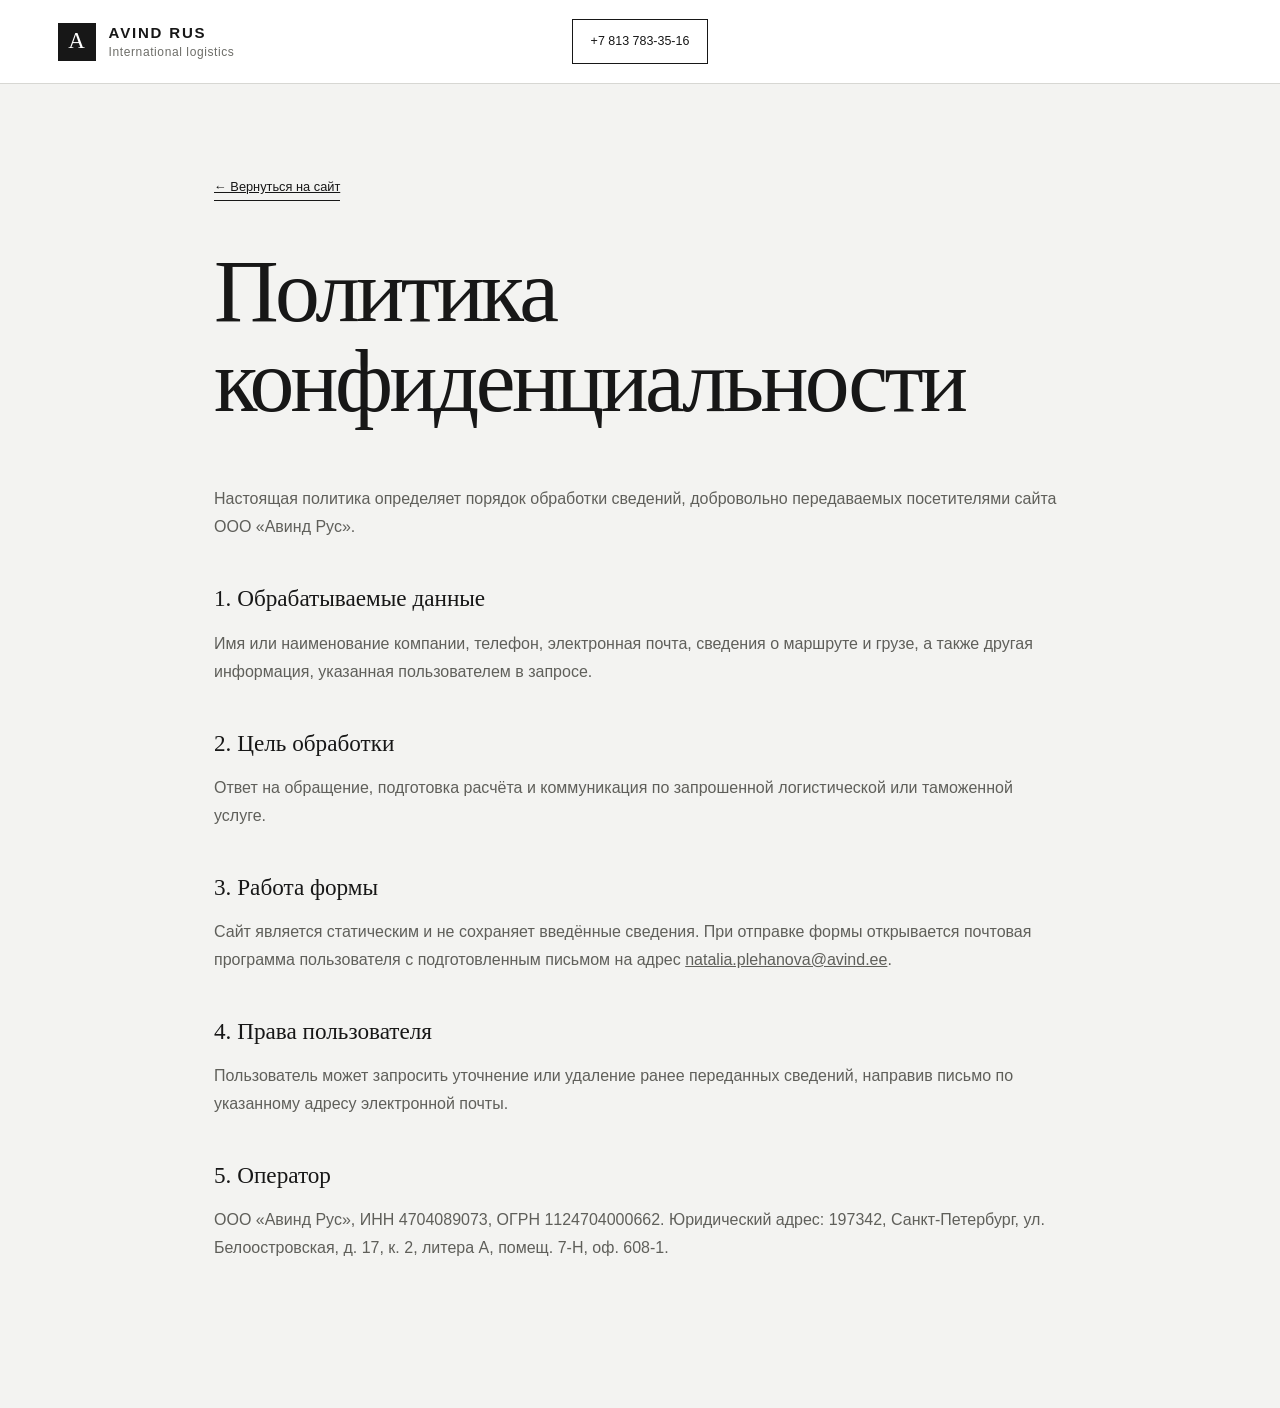
==== commit 0d981d21: "Add files via upload" ====
--- a/privacy.html
+++ b/privacy.html
@@ -3,34 +3,30 @@
 <head>
   <meta charset="utf-8">
   <meta name="viewport" content="width=device-width, initial-scale=1">
-  <meta name="theme-color" content="#0a0a0a">
-  <title>Политика конфиденциальности — АВИНД</title>
+  <meta name="theme-color" content="#171717">
+  <title>Политика конфиденциальности — Авинд Рус</title>
   <link rel="stylesheet" href="styles.css">
-  <style>
-    .legal-header{position:static;background:var(--ink)}.legal{max-width:880px;margin:auto;padding:90px 24px 120px}.legal h1{font:900 clamp(3rem,8vw,6.5rem)/.9 var(--display);text-transform:uppercase;letter-spacing:-.035em;margin:0 0 55px}.legal h2{font-family:var(--body);font-size:1.25rem;line-height:1.3;margin:42px 0 14px}.legal p,.legal li{color:rgba(11,23,21,.65);line-height:1.7;font-size:.92rem}.legal a{text-decoration:underline}.legal-back{display:inline-flex;gap:10px;margin-bottom:40px;font-size:.72rem;text-transform:uppercase;letter-spacing:.1em;font-weight:750}
-  </style>
+  <style>.legal-header{background:#fff}.legal{max-width:900px;margin:auto;padding:90px 24px 130px}.legal h1{font:400 clamp(3rem,7vw,6rem)/1 Georgia,"Times New Roman",serif;letter-spacing:-.04em;margin:0 0 60px}.legal h2{font:400 1.45rem/1.3 Georgia,"Times New Roman",serif;margin:42px 0 14px}.legal p{color:#5f5f5a;line-height:1.75}.legal a{text-decoration:underline}.legal-back{display:inline-block;margin-bottom:45px;font-size:.8rem;border-bottom:1px solid;padding-bottom:4px}</style>
 </head>
 <body>
   <header class="site-header legal-header">
-    <a class="brand" href="index.html" aria-label="АВИНД — на главную"><span class="brand-mark">A</span><span class="brand-name">АВИНД</span><span class="brand-place">Санкт-Петербург</span></a>
-    <a class="header-phone" href="tel:+79217995452">+7 921 799-54-52</a>
+    <a class="brand" href="index.html"><span class="brand-mark">A</span><span class="brand-copy"><strong>AVIND RUS</strong><small>International logistics</small></span></a>
+    <a class="header-action" href="tel:+78137833516">+7 813 783-35-16</a>
   </header>
   <main class="legal">
     <a class="legal-back" href="index.html">← Вернуться на сайт</a>
     <h1>Политика<br>конфиденциальности</h1>
-    <p>Настоящая политика описывает порядок обработки информации, которую посетитель добровольно передаёт через сайт транспортно-логистической компании «АВИНД».</p>
-    <h2>1. Какие данные обрабатываются</h2>
-    <p>Имя или наименование компании, телефон, адрес электронной почты, сведения о маршруте и грузе, а также иная информация, которую пользователь указывает в заявке.</p>
-    <h2>2. Для чего используются данные</h2>
-    <p>Исключительно для ответа на обращение, подготовки расчёта и последующей коммуникации по запрошенной услуге.</p>
-    <h2>3. Как работает форма</h2>
-    <p>Сайт размещён как статическая страница и не сохраняет введённые данные. При отправке формы на устройстве пользователя открывается почтовая программа с подготовленным письмом на адрес <a href="mailto:sharapova@avind.spb.ru">sharapova@avind.spb.ru</a>. Передача письма происходит средствами выбранного почтового сервиса.</p>
-    <h2>4. Срок и защита обработки</h2>
-    <p>Данные обрабатываются в объёме и в течение срока, необходимых для ответа и исполнения договорных обязательств, с применением разумных мер защиты.</p>
-    <h2>5. Права пользователя</h2>
-    <p>Пользователь вправе запросить уточнение или удаление переданных данных, написав на <a href="mailto:sharapova@avind.spb.ru">sharapova@avind.spb.ru</a>.</p>
-    <h2>6. Контакты</h2>
-    <p>ООО «АВИНД». Санкт-Петербург, ул. Бухарестская, д. 24, корп. 1, офис 223. Телефон: <a href="tel:+79217995452">+7 921 799-54-52</a>.</p>
+    <p>Настоящая политика определяет порядок обработки сведений, добровольно передаваемых посетителями сайта ООО «Авинд Рус».</p>
+    <h2>1. Обрабатываемые данные</h2>
+    <p>Имя или наименование компании, телефон, электронная почта, сведения о маршруте и грузе, а также другая информация, указанная пользователем в запросе.</p>
+    <h2>2. Цель обработки</h2>
+    <p>Ответ на обращение, подготовка расчёта и коммуникация по запрошенной логистической или таможенной услуге.</p>
+    <h2>3. Работа формы</h2>
+    <p>Сайт является статическим и не сохраняет введённые сведения. При отправке формы открывается почтовая программа пользователя с подготовленным письмом на адрес <a href="mailto:natalia.plehanova@avind.ee">natalia.plehanova@avind.ee</a>.</p>
+    <h2>4. Права пользователя</h2>
+    <p>Пользователь может запросить уточнение или удаление ранее переданных сведений, направив письмо по указанному адресу электронной почты.</p>
+    <h2>5. Оператор</h2>
+    <p>ООО «Авинд Рус», ИНН 4704089073, ОГРН 1124704000662. Юридический адрес: 197342, Санкт-Петербург, ул. Белоостровская, д. 17, к. 2, литера А, помещ. 7-Н, оф. 608-1.</p>
   </main>
 </body>
 </html>
--- a/styles.css
+++ b/styles.css
@@ -1,24 +1,17 @@
-:root{--ink:#0a0a0a;--ink-2:#161616;--paper:#f7f7f5;--paper-2:#e7e7e3;--acid:#e11919;--mint:#ff5a52;--line:rgba(10,10,10,.18);--white:#fff;--display:Impact,"Arial Narrow",sans-serif;--body:Inter,-apple-system,BlinkMacSystemFont,"Segoe UI",sans-serif}
-*{box-sizing:border-box}html{scroll-behavior:smooth}body{margin:0;background:var(--paper);color:var(--ink);font-family:var(--body);overflow-x:hidden}body.dialog-open{overflow:hidden}a{color:inherit;text-decoration:none}button,input,select,textarea{font:inherit}.skip-link{position:fixed;left:1rem;top:-5rem;background:var(--acid);padding:.8rem 1rem;z-index:100}.skip-link:focus{top:1rem}.site-header{height:88px;padding:0 clamp(20px,4vw,64px);display:grid;grid-template-columns:1fr auto 1fr;align-items:center;position:absolute;inset:0 0 auto;z-index:20;color:white;border-bottom:1px solid rgba(255,255,255,.14)}.brand{display:grid;grid-template-columns:36px auto;grid-template-rows:auto auto;align-items:center;width:max-content}.brand-mark{grid-row:1/3;width:28px;height:34px;background:var(--acid);clip-path:polygon(50% 0,100% 100%,64% 100%,50% 67%,36% 100%,0 100%);font-size:0}.brand-name{font-weight:850;font-size:1.08rem;letter-spacing:.13em;line-height:1}.brand-place{font-size:.56rem;letter-spacing:.16em;text-transform:uppercase;opacity:.55;margin-top:5px}.desktop-nav{display:flex;gap:clamp(22px,3vw,52px);font-size:.78rem;text-transform:uppercase;letter-spacing:.11em}.desktop-nav a,.header-phone{transition:color .2s}.desktop-nav a:hover,.header-phone:hover{color:var(--acid)}.header-phone{justify-self:end;font-weight:650;font-size:.88rem}.menu-button,.mobile-nav{display:none}.hero{min-height:820px;height:min(930px,100svh);position:relative;background:var(--ink);color:white;padding:clamp(140px,17vh,200px) clamp(20px,4vw,64px) 84px;overflow:hidden;display:grid;grid-template-columns:1.05fr .95fr;gap:2rem;align-items:center}.hero:before{content:"";position:absolute;width:70vw;height:70vw;left:-36vw;top:-28vw;border:1px solid rgba(202,255,61,.12);border-radius:50%}.hero-copy{position:relative;z-index:2;max-width:790px}.eyebrow{display:flex;align-items:center;gap:10px;text-transform:uppercase;letter-spacing:.18em;font-size:.69rem;font-weight:750;margin:0 0 28px}.eyebrow span{width:30px;height:1px;background:var(--acid)}.eyebrow.dark span{background:var(--ink)}.hero h1,.section h2,.cta h2,.quote-dialog h2{font-family:var(--display);font-weight:900;text-transform:uppercase;letter-spacing:-.035em;line-height:.86;margin:0}.hero h1{font-size:clamp(4.4rem,8.3vw,9.2rem)}em{font-style:normal;color:var(--acid)}.hero-lead{font-size:clamp(1rem,1.4vw,1.22rem);line-height:1.55;color:rgba(255,255,255,.66);max-width:630px;margin:32px 0}.hero-actions{display:flex;gap:12px;flex-wrap:wrap}.button{border:0;min-height:56px;padding:0 25px;display:inline-flex;align-items:center;justify-content:center;gap:38px;text-transform:uppercase;letter-spacing:.08em;font-size:.72rem;font-weight:800;cursor:pointer;transition:transform .25s,background .25s,color .25s}.button:hover{transform:translateY(-3px)}.button-primary{background:var(--acid);color:var(--ink)}.button-primary:hover{background:white}.button-ghost{color:white;border:1px solid rgba(255,255,255,.3)}.button-ghost:hover{border-color:white}.button-dark{background:var(--ink);color:white;width:100%}.hero-facts{display:flex;list-style:none;padding:34px 0 0;margin:42px 0 0;border-top:1px solid rgba(255,255,255,.15);gap:clamp(25px,4vw,64px)}.hero-facts li{display:flex;flex-direction:column;gap:5px}.hero-facts strong{text-transform:uppercase;font-size:.88rem}.hero-facts span{font-size:.68rem;color:rgba(255,255,255,.48)}.route-visual{height:min(650px,66vw);min-height:480px;position:relative;border-left:1px solid rgba(255,255,255,.14);overflow:hidden}.visual-grid{position:absolute;inset:0;background-image:linear-gradient(rgba(255,255,255,.045) 1px,transparent 1px),linear-gradient(90deg,rgba(255,255,255,.045) 1px,transparent 1px);background-size:64px 64px;mask-image:linear-gradient(to bottom,transparent,black 15%,black 85%,transparent)}.orbit{position:absolute;border:1px solid rgba(165,230,208,.19);border-radius:50%}.orbit-one{width:520px;height:520px;top:7%;left:13%;animation:spin 30s linear infinite}.orbit-one:after{content:"";width:9px;height:9px;background:var(--acid);border-radius:50%;position:absolute;top:17%;left:8%;box-shadow:0 0 24px var(--acid)}.orbit-two{width:330px;height:330px;top:24%;left:31%;border-style:dashed;animation:spin 24s linear infinite reverse}.route-line{position:absolute;width:66%;height:48%;top:26%;left:17%;border-top:2px solid var(--acid);border-radius:50%;transform:rotate(-12deg)}.route-line:after{content:"";position:absolute;top:-5px;left:0;width:9px;height:9px;background:var(--acid);border-radius:50%;animation:travel 5s ease-in-out infinite}.location{position:absolute;display:grid;grid-template-columns:14px auto;column-gap:10px;align-items:center}.location span{width:8px;height:8px;border:2px solid var(--acid);border-radius:50%;box-shadow:0 0 0 7px rgba(202,255,61,.09)}.location b{font-size:.74rem;text-transform:uppercase;letter-spacing:.08em}.location small{grid-column:2;color:rgba(255,255,255,.42);font-size:.62rem;margin-top:4px}.location-a{left:11%;top:26%}.location-b{right:3%;top:59%}.cargo-card{position:absolute;background:rgba(16,34,31,.84);backdrop-filter:blur(18px);border:1px solid rgba(255,255,255,.15);box-shadow:0 25px 80px rgba(0,0,0,.25)}.cargo-main{width:260px;left:26%;top:43%;padding:24px}.cargo-label{font-size:.61rem;color:var(--acid);text-transform:uppercase;letter-spacing:.12em}.cargo-main strong{display:block;font-size:1.4rem;margin:14px 0 22px}.cargo-progress{height:3px;background:rgba(255,255,255,.12)}.cargo-progress i{display:block;width:62%;height:100%;background:var(--acid)}.cargo-meta{display:flex;justify-content:space-between;margin-top:9px;color:rgba(255,255,255,.52);font-size:.65rem}.cargo-meta b{color:white}.cargo-status{right:3%;top:34%;padding:13px 16px;display:flex;align-items:center;gap:12px}.cargo-status>i{width:8px;height:8px;background:var(--acid);border-radius:50%;box-shadow:0 0 0 6px rgba(202,255,61,.09);animation:pulse 2s infinite}.cargo-status span{display:flex;flex-direction:column}.cargo-status small{font-size:.55rem;color:rgba(255,255,255,.45)}.cargo-status b{font-size:.66rem;margin-top:2px}.visual-caption{position:absolute;right:3%;bottom:4%;font-size:.56rem;letter-spacing:.13em;color:rgba(255,255,255,.3)}.hero-scroll{position:absolute;left:clamp(20px,4vw,64px);bottom:24px;font-size:.61rem;text-transform:uppercase;letter-spacing:.14em;color:rgba(255,255,255,.45);display:flex;align-items:center;gap:10px}.hero-scroll span{display:inline-block;width:4px;height:4px;background:var(--acid);border-radius:50%}.ticker{height:72px;overflow:hidden;background:var(--acid);display:flex;align-items:center}.ticker>div{white-space:nowrap;display:flex;align-items:center;gap:28px;animation:ticker 28s linear infinite}.ticker span{text-transform:uppercase;font-family:var(--display);font-size:1.2rem;letter-spacing:.04em}.ticker i{font-style:normal;font-size:.7rem}.section{padding:clamp(90px,11vw,160px) clamp(20px,4vw,64px)}.section-heading{display:grid;grid-template-columns:1fr 1.5fr 1fr;gap:4vw;align-items:end;margin-bottom:70px}.section h2{font-size:clamp(3.3rem,6vw,7.1rem)}.section-heading>p:last-child,.solutions-intro>p:last-child{color:rgba(11,23,21,.62);line-height:1.65;max-width:420px;margin:0}.service-grid{display:grid;grid-template-columns:repeat(3,1fr);border-top:1px solid var(--line);border-left:1px solid var(--line)}.service-card{min-height:390px;padding:26px;display:flex;flex-direction:column;justify-content:space-between;border-right:1px solid var(--line);border-bottom:1px solid var(--line);position:relative;transition:background .3s,color .3s,transform .3s;overflow:hidden}.service-card:hover{background:var(--ink);color:white;transform:translateY(-4px);z-index:2}.service-number{font-size:.63rem;opacity:.5}.service-symbol{position:absolute;inset:70px 26px auto auto;width:130px;height:94px;opacity:.5;transition:opacity .3s,transform .3s}.service-card:hover .service-symbol{opacity:1;transform:translate(-8px,-4px)}.symbol-road{border-bottom:2px solid currentColor}.symbol-road i{position:absolute;width:12px;height:12px;border:2px solid currentColor;border-radius:50%;bottom:-7px}.symbol-road i:first-child{left:12px}.symbol-road i:last-child{right:12px}.symbol-road:before{content:"";position:absolute;inset:28px 15px 0;border:2px solid currentColor;border-bottom:0;transform:skew(-12deg)}.symbol-sea{border-bottom:8px double currentColor}.symbol-sea:before{content:"";position:absolute;width:90px;height:45px;border:2px solid currentColor;border-top:0;bottom:17px;left:18px;transform:skew(-18deg)}.symbol-sea i{position:absolute;bottom:0;width:5px;height:5px;background:currentColor;border-radius:50%}.symbol-sea i:nth-child(1){left:5px}.symbol-sea i:nth-child(2){left:60px}.symbol-sea i:nth-child(3){right:5px}.symbol-air{font-size:6rem;line-height:1;text-align:center}.symbol-air:before,.symbol-air:after{content:"";position:absolute;width:42px;height:1px;background:currentColor;top:46px}.symbol-air:before{left:0}.symbol-air:after{right:0}.symbol-rail{border:2px solid currentColor;border-radius:50% 50% 8px 8px;width:80px;right:42px}.symbol-rail:before{content:"";position:absolute;inset:28px 16px;border:1px solid currentColor}.symbol-rail i{position:absolute;width:10px;height:10px;background:currentColor;border-radius:50%;bottom:10px}.symbol-rail i:nth-child(1){left:12px}.symbol-rail i:nth-child(2){left:33px}.symbol-rail i:nth-child(3){right:12px}.symbol-box i{display:block;width:86px;height:72px;border:2px solid currentColor;margin:auto;transform:skewY(-10deg)}.symbol-box i:after{content:"";display:block;width:1px;height:100%;background:currentColor;margin:auto}.symbol-terminal i:first-child{display:block;width:110px;height:65px;border:2px solid currentColor;margin-top:20px}.symbol-terminal i:last-child{position:absolute;width:2px;height:94px;background:currentColor;right:8px;top:0}.service-card h3{font-size:1.4rem;margin:0 0 13px}.service-card p{font-size:.83rem;line-height:1.55;opacity:.56;max-width:320px;margin:0;padding-right:35px}.service-card button,.solution-item button{position:absolute;right:24px;bottom:24px;border:0;background:transparent;color:inherit;font-size:1.4rem;cursor:pointer;transition:transform .2s}.service-card button:hover,.solution-item button:hover{transform:rotate(45deg)}.solutions{background:var(--ink);color:white;display:grid;grid-template-columns:.8fr 1.2fr;gap:8vw}.solutions-intro{position:sticky;top:130px;height:max-content}.solutions-intro>p:last-child{color:rgba(255,255,255,.5);margin-top:32px}.solution-list{border-top:1px solid rgba(255,255,255,.16)}.solution-item{position:relative;display:grid;grid-template-columns:55px 1fr;gap:15px;padding:48px 48px 48px 0;border-bottom:1px solid rgba(255,255,255,.16)}.solution-item>span{font-size:.63rem;color:var(--acid)}.solution-item h3{font-size:clamp(1.45rem,2.5vw,2.6rem);margin:0 0 15px}.solution-item p{font-size:.9rem;line-height:1.65;color:rgba(255,255,255,.55);margin:0 0 22px;max-width:680px}.solution-item small{font-size:.62rem;text-transform:uppercase;letter-spacing:.1em;color:var(--mint)}.about-label{display:flex;justify-content:space-between;align-items:start}.about-index{font-size:.65rem;letter-spacing:.12em;color:rgba(11,23,21,.45)}.about-copy{margin:70px 0 90px 20%}.about-copy em{color:rgba(11,23,21,.25)}.about-copy p{max-width:720px;font-size:clamp(1rem,1.45vw,1.25rem);line-height:1.65;color:rgba(11,23,21,.62);margin:35px 0 0}.principles{display:grid;grid-template-columns:repeat(3,1fr);border-top:1px solid var(--line)}.principles article{padding:30px 4vw 10px 0;min-height:190px;border-right:1px solid var(--line);margin-right:4vw}.principles article:last-child{border:0}.principles span{font-size:.62rem;color:rgba(11,23,21,.4)}.principles h3{font-size:1.15rem;margin:38px 0 12px}.principles p{color:rgba(11,23,21,.56);font-size:.8rem;line-height:1.5;max-width:300px}.cta{background:var(--ink-2);color:white;min-height:650px;padding:clamp(90px,10vw,150px) clamp(20px,4vw,64px);display:grid;grid-template-columns:1fr 1fr;gap:8vw;align-items:center;position:relative;overflow:hidden}.cta-orbit{position:absolute;width:700px;height:700px;border:1px solid rgba(202,255,61,.1);border-radius:50%;left:-300px;bottom:-430px}.cta-orbit:after{content:"";position:absolute;width:440px;height:440px;border:1px dashed rgba(202,255,61,.14);border-radius:50%;inset:130px}.cta h2{font-size:clamp(4rem,7.7vw,8rem)}.cta-copy>p:not(.eyebrow){color:rgba(255,255,255,.52);line-height:1.65;max-width:530px;margin:30px 0}.contact-panel{border-top:1px solid rgba(255,255,255,.18)}.contact-panel a{display:grid;grid-template-columns:1fr auto;gap:6px;padding:26px 0;border-bottom:1px solid rgba(255,255,255,.18);transition:padding .2s,color .2s}.contact-panel a:hover{padding-left:12px;color:var(--acid)}.contact-panel small{grid-column:1;font-size:.59rem;text-transform:uppercase;letter-spacing:.13em;opacity:.45}.contact-panel strong{grid-column:1;font-size:clamp(.95rem,1.5vw,1.25rem);font-weight:550}.contact-panel span{grid-column:2;grid-row:1/3;align-self:center;font-size:1.3rem}.site-footer{background:#07100f;color:white;padding:58px clamp(20px,4vw,64px) 24px;display:grid;grid-template-columns:1fr 1fr 1fr;gap:40px}.footer-brand{align-self:start}.footer-company,.footer-links{font-size:.74rem;line-height:1.6;color:rgba(255,255,255,.5)}.footer-company p:first-child{color:white;font-weight:700}.footer-links{display:grid;grid-template-columns:1fr 1fr;gap:11px}.footer-links a:hover{color:var(--acid)}.footer-bottom{grid-column:1/-1;padding-top:24px;margin-top:22px;border-top:1px solid rgba(255,255,255,.12);display:flex;justify-content:space-between;font-size:.62rem;color:rgba(255,255,255,.35)}.quote-dialog{width:min(940px,calc(100% - 30px));max-height:calc(100dvh - 30px);border:0;padding:0;background:var(--paper);color:var(--ink);box-shadow:0 40px 120px rgba(0,0,0,.45);grid-template-columns:.75fr 1.25fr}.quote-dialog[open]{display:grid}.quote-dialog::backdrop{background:rgba(3,10,9,.75);backdrop-filter:blur(7px)}.dialog-intro{background:var(--acid);padding:60px 42px}.dialog-intro h2{font-size:clamp(3rem,5vw,5.2rem)}.dialog-intro p:last-child{font-size:.82rem;line-height:1.6;margin-top:30px}.dialog-close{position:absolute;right:18px;top:14px;border:0;background:none;font-size:2rem;cursor:pointer;z-index:2}.quote-dialog form{padding:52px 42px;display:grid;gap:20px;overflow-y:auto}.quote-dialog label{display:grid;gap:8px;font-size:.65rem;text-transform:uppercase;letter-spacing:.08em;font-weight:750}.quote-dialog input,.quote-dialog select,.quote-dialog textarea{width:100%;border:0;border-bottom:1px solid rgba(11,23,21,.3);background:transparent;padding:11px 0;border-radius:0;outline:none;font-size:.88rem;text-transform:none;letter-spacing:0}.quote-dialog input:focus,.quote-dialog select:focus,.quote-dialog textarea:focus{border-color:var(--ink)}.form-row{display:grid;grid-template-columns:1fr 1fr;gap:24px}.quote-dialog .consent{display:flex;grid-template:none;align-items:flex-start;font-weight:500;text-transform:none;letter-spacing:0;line-height:1.4;color:rgba(11,23,21,.6)}.consent input{width:16px;margin:2px 4px 0 0}.consent a{text-decoration:underline}.toast{position:fixed;right:24px;bottom:24px;background:var(--acid);color:var(--ink);padding:16px 20px;font-size:.75rem;font-weight:700;z-index:100;transform:translateY(120px);transition:transform .35s}.toast.show{transform:translateY(0)}.reveal{opacity:0;transform:translateY(28px);transition:opacity .75s ease,transform .75s ease}.reveal.visible{opacity:1;transform:none}@keyframes spin{to{transform:rotate(360deg)}}@keyframes travel{0%,100%{left:0}50%{left:98%}}@keyframes pulse{50%{box-shadow:0 0 0 12px rgba(202,255,61,0)}}@keyframes ticker{to{transform:translateX(-50%)}}
-@media(max-width:1000px){.desktop-nav,.header-phone{display:none}.site-header{grid-template-columns:1fr auto}.menu-button{display:flex;width:40px;height:40px;border:0;background:transparent;flex-direction:column;gap:7px;align-items:center;justify-content:center}.menu-button span{width:24px;height:1px;background:white;transition:transform .25s}.menu-button[aria-expanded=true] span:first-child{transform:translateY(4px) rotate(45deg)}.menu-button[aria-expanded=true] span:last-child{transform:translateY(-4px) rotate(-45deg)}.mobile-nav{display:flex;position:absolute;left:0;right:0;top:88px;background:var(--ink);padding:24px clamp(20px,4vw,64px) 34px;flex-direction:column;gap:20px;border-bottom:1px solid rgba(255,255,255,.16);transform:translateY(-140%);opacity:0;pointer-events:none;transition:.3s;z-index:-1}.mobile-nav.open{transform:none;opacity:1;pointer-events:auto}.hero{height:auto;grid-template-columns:1fr;padding-top:160px}.route-visual{height:590px;min-height:0;border-left:0;border-top:1px solid rgba(255,255,255,.14)}.hero-scroll{display:none}.section-heading{grid-template-columns:1fr 2fr}.section-heading>p:last-child{grid-column:2}.service-grid{grid-template-columns:repeat(2,1fr)}.solutions{grid-template-columns:1fr}.solutions-intro{position:static}.about-copy{margin-left:8%}.cta{grid-template-columns:1fr}.site-footer{grid-template-columns:1fr 1fr}.footer-links{grid-column:2}.quote-dialog[open]{grid-template-columns:1fr}.dialog-intro{padding:40px}.dialog-intro p:last-child{display:none}}
-@media(max-width:640px){.site-header{height:72px}.brand-place{display:none}.mobile-nav{top:72px}.hero{padding-top:126px;padding-bottom:60px;min-height:0}.hero h1{font-size:clamp(3.75rem,19vw,6rem)}.hero-lead{font-size:.94rem}.button{width:100%}.hero-facts{gap:18px;justify-content:space-between}.hero-facts strong{font-size:.72rem}.hero-facts span{font-size:.57rem}.route-visual{height:450px;margin-top:25px}.orbit-one{width:390px;height:390px;left:0}.orbit-two{width:240px;height:240px;left:24%}.cargo-main{left:15%;width:220px}.location-b{top:70%}.cargo-status{top:25%}.ticker{height:58px}.section{padding:82px 20px}.section-heading{display:block;margin-bottom:45px}.section-heading h2{margin:45px 0 28px}.service-grid{grid-template-columns:1fr}.service-card{min-height:330px}.solutions{padding-left:20px;padding-right:20px}.solution-item{grid-template-columns:36px 1fr;padding-right:34px}.about-copy{margin:55px 0 65px}.principles{grid-template-columns:1fr}.principles article{border-right:0;border-bottom:1px solid var(--line);margin:0;min-height:150px}.cta{padding-left:20px;padding-right:20px}.site-footer{grid-template-columns:1fr}.footer-links{grid-column:auto}.footer-bottom{flex-direction:column;gap:15px}.quote-dialog{width:100%;max-height:100dvh;height:100dvh;margin:0}.quote-dialog[open]{display:block}.dialog-intro{padding:36px 24px 28px}.quote-dialog form{padding:30px 24px}.form-row{grid-template-columns:1fr}.toast{left:12px;right:12px;bottom:12px}.visual-caption{display:none}}
-@media(prefers-reduced-motion:reduce){html{scroll-behavior:auto}*,*:before,*:after{animation-duration:.01ms!important;animation-iteration-count:1!important;transition-duration:.01ms!important}.reveal{opacity:1;transform:none}}
-
-/* Strict black / white / red visual system */
-.skip-link{color:#fff}.site-header{border-bottom-color:rgba(255,255,255,.22)}
-.hero:before{border-color:rgba(225,25,25,.24)}
-.orbit{border-color:rgba(255,255,255,.18)}
-.location span{box-shadow:0 0 0 7px rgba(225,25,25,.12)}
-.cargo-card{background:rgba(10,10,10,.9);border-color:rgba(255,255,255,.22);box-shadow:0 25px 80px rgba(0,0,0,.4)}
-.cargo-status>i{box-shadow:0 0 0 6px rgba(225,25,25,.14)}
-.button-primary{color:#fff}.button-primary:hover{background:#fff;color:#0a0a0a}
-.service-card:hover{transform:none}
-.section-heading>p:last-child,.about-copy p{color:rgba(10,10,10,.62)}
-.about-index{color:rgba(10,10,10,.45)}.about-copy em{color:rgba(10,10,10,.25)}
-.principles span{color:rgba(10,10,10,.4)}.principles p{color:rgba(10,10,10,.56)}
-.cta{background:#0a0a0a}.cta-orbit{border-color:rgba(225,25,25,.18)}.cta-orbit:after{border-color:rgba(225,25,25,.22)}
-.site-footer{background:#000}.quote-dialog::backdrop{background:rgba(0,0,0,.8)}
-.dialog-intro{color:#fff}.dialog-intro .eyebrow.dark span{background:#fff}
-.quote-dialog input,.quote-dialog select,.quote-dialog textarea{border-bottom-color:rgba(10,10,10,.32)}
-.quote-dialog .consent{color:rgba(10,10,10,.62)}.toast{color:#fff}
-@keyframes pulse{50%{box-shadow:0 0 0 12px rgba(225,25,25,0)}}
+:root{--black:#171717;--black-2:#242424;--white:#fff;--paper:#f3f3f1;--grey:#6d6d68;--line:#d7d7d3;--red:#b42318;--serif:Georgia,"Times New Roman",serif;--sans:Arial,"Helvetica Neue",sans-serif}
+*{box-sizing:border-box}html{scroll-behavior:smooth}body{margin:0;background:var(--paper);color:var(--black);font-family:var(--sans);font-size:16px;line-height:1.5;overflow-x:hidden}body.dialog-open{overflow:hidden}a{color:inherit;text-decoration:none}button,input,select,textarea{font:inherit}.skip-link{position:fixed;left:20px;top:-80px;background:var(--white);color:var(--black);padding:12px 16px;z-index:100}.skip-link:focus{top:20px}
+.site-header{height:84px;padding:0 clamp(24px,4.5vw,72px);display:grid;grid-template-columns:1fr auto 1fr;align-items:center;background:var(--white);border-bottom:1px solid var(--line);position:relative;z-index:20}.brand{display:flex;align-items:center;gap:13px;width:max-content}.brand-mark{display:grid;place-items:center;width:38px;height:38px;background:var(--black);color:var(--white);font-family:var(--serif);font-size:23px}.brand-copy{display:flex;flex-direction:column;line-height:1}.brand-copy strong{font-size:.94rem;letter-spacing:.12em}.brand-copy small{margin-top:6px;color:var(--grey);font-size:.7rem;letter-spacing:.05em}.desktop-nav{display:flex;gap:36px}.desktop-nav a{font-size:.82rem}.desktop-nav a:hover{color:var(--red)}.header-action{justify-self:end;border:1px solid var(--black);background:transparent;padding:12px 18px;font-size:.78rem;cursor:pointer}.header-action:hover{background:var(--black);color:var(--white)}.menu-button,.mobile-nav{display:none}
+.hero{min-height:720px;padding:88px clamp(24px,4.5vw,72px) 72px;display:grid;grid-template-columns:1.1fr .9fr;gap:7vw;align-items:center;background:var(--white);border-bottom:1px solid var(--line)}.section-code{margin:0 0 38px;color:var(--red);font-size:.74rem;font-weight:700;letter-spacing:.12em;text-transform:uppercase}.hero h1,.section h2,.contact h2{font-family:var(--serif);font-weight:400;letter-spacing:-.045em;line-height:.96;margin:0}.hero h1{font-size:clamp(4rem,7vw,7.4rem)}.hero-intro{max-width:690px;margin:38px 0;color:#4d4d49;font-size:1.2rem;line-height:1.65}.hero-actions{display:flex;align-items:center;gap:32px}.button{min-height:50px;border:0;border-radius:0;padding:0 24px;display:inline-flex;align-items:center;justify-content:center;font-size:.82rem;font-weight:700;cursor:pointer;transition:background .2s,color .2s}.button-red{background:var(--red);color:var(--white)}.button-red:hover{background:#8f1b13}.button-outline{border:1px solid rgba(255,255,255,.52);background:transparent;color:var(--white)}.button-outline:hover{background:var(--white);color:var(--black)}.text-link{font-size:.84rem;border-bottom:1px solid var(--black);padding-bottom:5px}.text-link span{margin-left:16px}.route-board{border:1px solid var(--line);background:var(--paper);min-height:500px;display:flex;flex-direction:column}.route-board-head{display:flex;justify-content:space-between;padding:18px 20px;border-bottom:1px solid var(--line);font-size:.7rem;text-transform:uppercase;letter-spacing:.08em;color:var(--grey)}.route-map{position:relative;min-height:330px;flex:1;background-image:linear-gradient(var(--line) 1px,transparent 1px),linear-gradient(90deg,var(--line) 1px,transparent 1px);background-size:46px 46px;overflow:hidden}.map-line{position:absolute;height:1px;background:var(--red);transform-origin:left center}.line-one{width:42%;left:52%;top:27%;transform:rotate(141deg)}.line-two{width:45%;left:54%;top:30%;transform:rotate(45deg)}.line-three{width:45%;left:53%;top:30%;transform:rotate(112deg)}.map-point{position:absolute;display:flex;align-items:center;gap:9px;font-size:.76rem;white-space:nowrap}.map-point i{width:10px;height:10px;background:var(--white);border:2px solid var(--red);border-radius:50%}.point-russia{left:50%;top:27%}.point-finland{left:15%;top:14%}.point-baltic{right:7%;top:69%}.point-europe{left:22%;bottom:10%}.route-meta{margin:0;display:grid;grid-template-columns:repeat(3,1fr);border-top:1px solid var(--line)}.route-meta div{padding:18px;border-right:1px solid var(--line)}.route-meta div:last-child{border:0}.route-meta dt{font-size:.69rem;color:var(--grey);margin-bottom:5px}.route-meta dd{margin:0;font-size:.78rem;font-weight:700}
+.credentials{display:grid;grid-template-columns:repeat(4,1fr);background:var(--black);color:var(--white);padding:0 clamp(24px,4.5vw,72px)}.credentials>div{min-height:140px;padding:30px 24px;border-right:1px solid #393939;display:flex;flex-direction:column;justify-content:space-between}.credentials>div:first-child{padding-left:0}.credentials>div:last-child{border:0}.credentials strong{font-family:var(--serif);font-size:1.85rem;font-weight:400}.credentials span{font-size:.76rem;color:#aaa}
+.section{padding:clamp(92px,10vw,150px) clamp(24px,4.5vw,72px)}.section-header{display:grid;grid-template-columns:.55fr 1.35fr .75fr;gap:4vw;align-items:start;margin-bottom:78px}.section-header h2{font-size:clamp(3.2rem,5.3vw,6rem)}.section-header>p:last-child{margin:6px 0 0;color:var(--grey);font-size:1rem;line-height:1.7}.service-list{border-top:1px solid var(--black)}.service-item{display:grid;grid-template-columns:70px 1fr 180px;gap:32px;padding:32px 0;border-bottom:1px solid var(--line);align-items:start}.item-number{font-size:.76rem;color:var(--red);font-weight:700}.service-item h3{margin:0 0 12px;font-family:var(--serif);font-size:1.75rem;font-weight:400}.service-item p{max-width:760px;margin:0;color:var(--grey);line-height:1.65}.service-item button{border:0;border-bottom:1px solid var(--black);background:transparent;padding:0 0 7px;text-align:left;font-size:.78rem;cursor:pointer}.service-item button:hover{color:var(--red);border-color:var(--red)}
+.geography{background:var(--white)}.section-header.compact{grid-template-columns:.55fr 2.1fr}.corridors{display:grid;grid-template-columns:1.2fr .9fr .9fr;border:1px solid var(--line)}.corridor{min-height:320px;padding:30px;border-right:1px solid var(--line);display:flex;flex-direction:column}.corridor:last-child{border:0}.corridor>span{color:var(--red);font-size:.72rem;text-transform:uppercase;letter-spacing:.1em}.corridor h3{font-family:var(--serif);font-size:clamp(1.7rem,2.5vw,2.6rem);font-weight:400;line-height:1.15;margin:72px 0 20px}.corridor h3 i{font-style:normal;color:var(--red)}.corridor p{margin:auto 0 0;color:var(--grey);font-size:.92rem;line-height:1.6;max-width:410px}.corridor-primary{background:var(--black);color:var(--white)}.corridor-primary p{color:#aaa}
+.fleet{display:grid;grid-template-columns:.8fr 1.2fr;gap:9vw}.fleet h2{font-size:clamp(3.2rem,5.3vw,6rem)}.fleet-copy>p:last-child{max-width:480px;color:var(--grey);font-size:1rem;line-height:1.7;margin-top:30px}.fleet-table{border-top:1px solid var(--black)}.fleet-table>div{display:grid;grid-template-columns:42px 1fr auto;gap:20px;padding:24px 0;border-bottom:1px solid var(--line);align-items:center}.fleet-table span{color:var(--red);font-size:.72rem}.fleet-table strong{font-family:var(--serif);font-size:1.2rem;font-weight:400}.fleet-table small{color:var(--grey);font-size:.78rem;text-align:right}
+.customs{background:var(--black);color:var(--white);display:grid;grid-template-columns:1fr 1fr;gap:9vw}.section-code.light{color:#d97068}.customs h2{font-size:clamp(3.2rem,5.3vw,6rem)}.customs-lead{font-family:var(--serif);font-size:1.5rem;line-height:1.5;margin:56px 0 38px}.customs-content ul{list-style:none;margin:0 0 42px;padding:0;border-top:1px solid #3a3a3a}.customs-content li{padding:15px 0;border-bottom:1px solid #3a3a3a;color:#c9c9c9;font-size:.9rem}.customs-content li:before{content:"—";color:var(--red);margin-right:14px}
+.company{background:var(--white)}.company-grid{display:grid;grid-template-columns:1fr 1fr;gap:9vw}.company-copy{font-family:var(--serif);font-size:1.35rem;line-height:1.65}.company-copy p{margin:0 0 24px}.company-data{margin:0;border-top:1px solid var(--black)}.company-data>div{display:grid;grid-template-columns:1fr 1.2fr;gap:20px;padding:18px 0;border-bottom:1px solid var(--line)}.company-data dt{color:var(--grey);font-size:.78rem}.company-data dd{margin:0;font-size:.88rem;font-weight:700}
+.contact{padding:clamp(92px,10vw,150px) clamp(24px,4.5vw,72px);background:var(--black-2);color:var(--white);display:grid;grid-template-columns:.8fr 1.2fr;gap:9vw}.contact h2{font-size:clamp(3.8rem,6vw,6.7rem)}.contact-actions{display:flex;gap:12px;margin-bottom:56px}.contact-details address{font-style:normal;border-top:1px solid #474747}.contact-details address a{display:grid;grid-template-columns:180px 1fr;padding:20px 0;border-bottom:1px solid #474747}.contact-details address a:hover strong{color:#e6827a}.contact-details address span{color:#9b9b9b;font-size:.76rem}.contact-details address strong{font-size:1rem;font-weight:400;transition:color .2s}
+.site-footer{background:#101010;color:var(--white);padding:60px clamp(24px,4.5vw,72px) 24px;display:grid;grid-template-columns:1fr 1fr 1fr;gap:48px}.footer-brand .brand-mark{background:var(--white);color:var(--black)}.site-footer>p{margin:0;color:#aaa;font-size:.8rem;line-height:1.7}.site-footer nav{display:grid;grid-template-columns:1fr 1fr;gap:10px;font-size:.78rem}.site-footer nav a:hover{color:#e6827a}.footer-bottom{grid-column:1/-1;border-top:1px solid #333;padding-top:22px;margin-top:24px;display:flex;justify-content:space-between;color:#777;font-size:.72rem}
+.quote-dialog{width:min(900px,calc(100% - 32px));max-height:calc(100dvh - 32px);padding:0;border:0;border-radius:0;background:var(--white);color:var(--black);grid-template-columns:.75fr 1.25fr;box-shadow:0 30px 90px rgba(0,0,0,.35)}.quote-dialog[open]{display:grid}.quote-dialog::backdrop{background:rgba(0,0,0,.72)}.quote-dialog>header{padding:54px 38px;background:var(--paper);border-right:1px solid var(--line)}.quote-dialog h2{font-family:var(--serif);font-weight:400;font-size:3rem;line-height:1;margin:0 0 22px}.quote-dialog header>p:last-child{color:var(--grey);font-size:.88rem}.dialog-close{position:absolute;right:18px;top:12px;border:0;background:transparent;font-size:2rem;cursor:pointer}.quote-dialog form{padding:50px 38px;display:grid;gap:18px;overflow-y:auto}.quote-dialog label{display:grid;gap:7px;font-size:.75rem;color:var(--grey)}.quote-dialog input,.quote-dialog select,.quote-dialog textarea{width:100%;border:1px solid var(--line);border-radius:0;background:var(--white);padding:12px;outline:none;color:var(--black)}.quote-dialog input:focus,.quote-dialog select:focus,.quote-dialog textarea:focus{border-color:var(--black)}.form-row{display:grid;grid-template-columns:1fr 1fr;gap:16px}.quote-dialog .consent{display:flex;align-items:flex-start;gap:8px;line-height:1.4}.consent input{width:16px;margin-top:2px}.consent a{text-decoration:underline}.toast{position:fixed;right:20px;bottom:20px;background:var(--black);color:var(--white);padding:14px 18px;font-size:.8rem;z-index:100;transform:translateY(100px);transition:transform .25s}.toast.show{transform:none}.reveal{opacity:0;transform:translateY(14px);transition:opacity .55s ease,transform .55s ease}.reveal.visible{opacity:1;transform:none}
+@media(max-width:1000px){.desktop-nav,.header-action{display:none}.site-header{grid-template-columns:1fr auto}.menu-button{display:flex;border:0;background:transparent;width:42px;height:42px;flex-direction:column;justify-content:center;align-items:center;gap:7px}.menu-button span{width:24px;height:1px;background:var(--black);transition:transform .2s}.menu-button[aria-expanded=true] span:first-child{transform:translateY(4px) rotate(45deg)}.menu-button[aria-expanded=true] span:last-child{transform:translateY(-4px) rotate(-45deg)}.mobile-nav{position:absolute;top:84px;left:0;right:0;background:var(--white);border-bottom:1px solid var(--line);padding:28px clamp(24px,4.5vw,72px);display:flex;flex-direction:column;gap:20px;transform:translateY(-130%);opacity:0;pointer-events:none;transition:.25s;z-index:-1}.mobile-nav.open{transform:none;opacity:1;pointer-events:auto}.mobile-nav button{padding:13px;border:0;background:var(--red);color:var(--white)}.hero{grid-template-columns:1fr;padding-top:72px}.route-board{min-height:440px}.credentials{grid-template-columns:repeat(2,1fr)}.credentials>div:nth-child(2){border-right:0}.section-header{grid-template-columns:.45fr 1.55fr}.section-header>p:last-child{grid-column:2}.service-item{grid-template-columns:50px 1fr}.service-item button{grid-column:2;width:max-content}.corridors{grid-template-columns:1fr}.corridor{border-right:0;border-bottom:1px solid var(--line)}.fleet,.customs,.company-grid,.contact{grid-template-columns:1fr}.site-footer{grid-template-columns:1fr 1fr}.site-footer nav{grid-column:2}.quote-dialog[open]{grid-template-columns:1fr}.quote-dialog>header{padding:34px;border-right:0;border-bottom:1px solid var(--line)}}
+@media(max-width:640px){.site-header{height:72px;padding-inline:20px}.mobile-nav{top:72px;padding-inline:20px}.brand-copy small{display:none}.hero{min-height:0;padding:62px 20px 56px}.hero h1{font-size:clamp(3.35rem,16vw,5rem)}.hero-intro{font-size:1.05rem}.hero-actions{align-items:flex-start;flex-direction:column}.route-board{min-height:390px;margin-top:28px}.route-map{min-height:270px}.point-europe{left:9%}.route-meta{grid-template-columns:1fr}.route-meta div{border-right:0;border-bottom:1px solid var(--line)}.route-meta div:last-child{border:0}.credentials{grid-template-columns:1fr;padding-inline:20px}.credentials>div,.credentials>div:first-child{min-height:110px;padding:22px 0;border-right:0;border-bottom:1px solid #393939}.section{padding:78px 20px}.section-header,.section-header.compact{display:block;margin-bottom:50px}.section-header h2{margin:32px 0}.service-item{grid-template-columns:34px 1fr;gap:16px;padding:26px 0}.service-item h3{font-size:1.4rem}.corridor{min-height:280px;padding:24px}.fleet-table>div{grid-template-columns:30px 1fr}.fleet-table small{grid-column:2;text-align:left}.customs{padding-inline:20px}.contact{padding:78px 20px}.contact-actions{flex-direction:column}.contact-details address a{grid-template-columns:1fr;gap:5px}.site-footer{grid-template-columns:1fr;padding-inline:20px}.site-footer nav{grid-column:auto}.footer-bottom{flex-direction:column;gap:8px}.quote-dialog{width:100%;height:100dvh;max-height:100dvh;margin:0}.quote-dialog[open]{display:block}.quote-dialog form{padding:30px 22px}.form-row{grid-template-columns:1fr}.toast{left:12px;right:12px;bottom:12px}}
+@media(prefers-reduced-motion:reduce){html{scroll-behavior:auto}*,*:before,*:after{transition:none!important}.reveal{opacity:1;transform:none}}
+.brand-copy small,.route-board-head,.route-meta dt,.corridor>span,.fleet-table span,.footer-bottom{font-size:.75rem}
